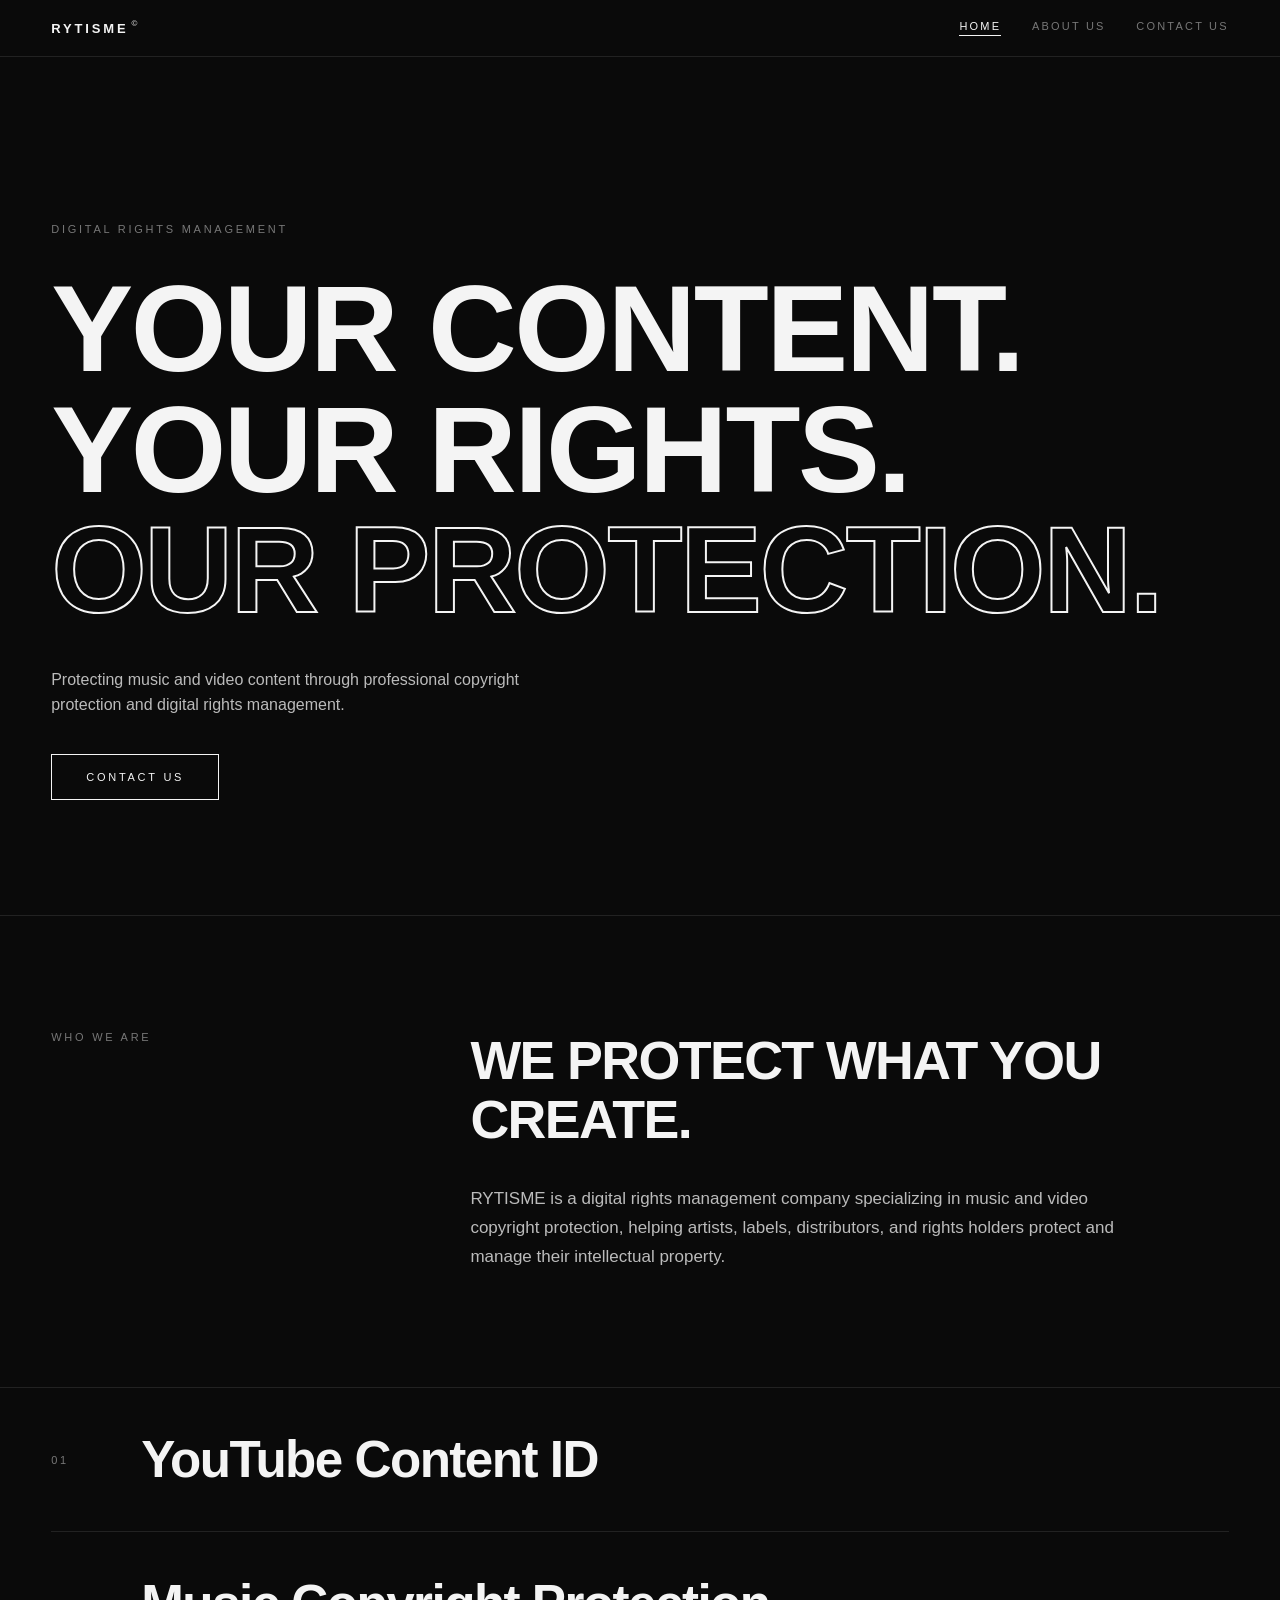
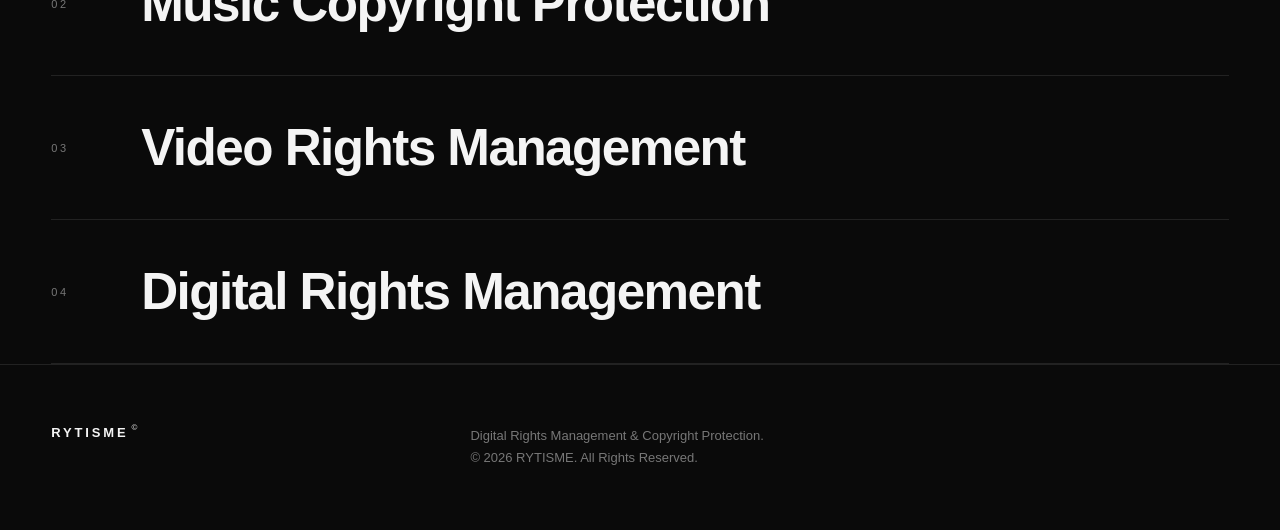
==== index.html @ c1d0b951 "Add files via upload" ====
<!DOCTYPE html>
<html lang="en"><head><meta charset="utf-8"><meta name="viewport" content="width=device-width,initial-scale=1"><title>RYTISME — Digital Rights Management</title><link rel="stylesheet" href="style.css"></head><body>
<header><a class="logo" href="index.html">RYTISME<sup>&copy;</sup></a><nav><a class="on" href="index.html">HOME</a><a href="about.html">ABOUT US</a><a href="about.html#contact">CONTACT US</a></nav></header>
<main><section class="hero"><p class="label">DIGITAL RIGHTS MANAGEMENT</p>
<h1>Your content.<br>Your rights.<br><span class="o">Our protection.</span></h1>
<p class="sub">Protecting music and video content through professional copyright protection and digital rights management.</p>
<a class="btn" href="about.html#contact">CONTACT US</a></section>
<section class="about"><p class="label">WHO WE ARE</p><div><h2 class="big">WE PROTECT WHAT YOU CREATE.</h2>
<p class="txt">RYTISME is a digital rights management company specializing in music and video copyright protection, helping artists, labels, distributors, and rights holders protect and manage their intellectual property.</p></div></section>
<section class="list"><div class="row"><span>01</span><h3>YouTube Content ID</h3></div><div class="row"><span>02</span><h3>Music Copyright Protection</h3></div><div class="row"><span>03</span><h3>Video Rights Management</h3></div><div class="row"><span>04</span><h3>Digital Rights Management</h3></div></section></main>
<footer><div><a class="logo" href="index.html">RYTISME<sup>&copy;</sup></a></div><p>Digital Rights Management &amp; Copyright Protection.<br>&copy; 2026 RYTISME. All Rights Reserved.</p></footer></body></html>
---- style.css ----
:root{--bg:#0a0a0a;--fg:#f4f4f4;--mute:#777;--line:#222;--pad:clamp(20px,4vw,100px)}
*{box-sizing:border-box;margin:0;padding:0}
html{scroll-behavior:smooth}
body{background:var(--bg);color:var(--fg);font-family:Helvetica,Arial,sans-serif;-webkit-font-smoothing:antialiased}
a{color:inherit;text-decoration:none}
a:focus-visible{outline:1px solid var(--fg);outline-offset:4px}
header{display:flex;justify-content:space-between;align-items:center;padding:20px var(--pad);border-bottom:1px solid var(--line)}
.logo{font-family:"Arial Black",Arial,sans-serif;font-weight:900;font-size:13px;letter-spacing:.22em}
.logo sup{font-size:8px;font-weight:400;letter-spacing:0;margin-left:3px;vertical-align:top;position:relative;top:-2px}
nav{display:flex;gap:clamp(16px,2.4vw,40px)}
nav a{font-size:11px;letter-spacing:.2em;color:var(--mute);padding-bottom:3px;border-bottom:1px solid transparent;transition:color .2s}
nav a:hover,nav a.on{color:var(--fg)}
nav a.on{border-color:var(--fg)}
.label{font-size:11px;letter-spacing:.25em;color:var(--mute)}
.hero{padding:clamp(80px,13vw,170px) var(--pad) clamp(80px,9vw,140px);border-bottom:1px solid var(--line)}
h1{font-family:"Arial Black",Impact,Arial,sans-serif;font-weight:900;text-transform:uppercase;line-height:.98;letter-spacing:-.02em;font-size:clamp(40px,9.6vw,170px);margin:34px 0 36px}
h1 .o{color:transparent;-webkit-text-stroke:2px var(--fg)}
.sub{max-width:520px;font-size:16px;line-height:1.6;color:#bbb;margin-bottom:36px}
.btn{display:inline-block;border:1px solid var(--fg);padding:16px 34px;font-size:11px;letter-spacing:.25em;transition:background .2s,color .2s}
.btn:hover{background:var(--fg);color:var(--bg)}
.about{display:grid;grid-template-columns:1fr 2fr;gap:40px;padding:clamp(70px,9vw,140px) var(--pad)}
.big{font-weight:700;letter-spacing:-.03em;line-height:1.1;font-size:clamp(28px,4.2vw,64px)}
.about p.txt{margin-top:36px;max-width:680px;font-size:17px;line-height:1.7;color:#bbb}
.list{padding:0 var(--pad);border-top:1px solid var(--line)}
.row{display:grid;grid-template-columns:90px 1fr;align-items:center;padding:clamp(26px,3.4vw,42px) 0;border-bottom:1px solid var(--line)}
.row span{font-size:11px;letter-spacing:.25em;color:var(--mute)}
.row h3{font-weight:700;letter-spacing:-.03em;font-size:clamp(28px,4vw,56px)}
.text-block p{max-width:760px;font-size:clamp(17px,1.5vw,21px);line-height:1.7;color:#bbb;margin-bottom:28px}
.page-h{padding:clamp(80px,12vw,160px) var(--pad) clamp(50px,6vw,90px)}
.page-h h1{font-size:clamp(36px,8vw,140px);margin-bottom:0}
.two{display:grid;grid-template-columns:1fr 2fr;gap:40px;padding:clamp(60px,8vw,120px) var(--pad);border-top:1px solid var(--line)}
.contact p.big{margin-bottom:40px}
.mail{display:block;margin-top:28px;font-size:14px;letter-spacing:.08em;color:var(--mute)}
.mail:hover{color:var(--fg)}
footer{display:grid;grid-template-columns:1fr 2fr;gap:40px;padding:60px var(--pad);border-top:1px solid var(--line)}
footer .logo{display:block;margin-bottom:12px}
footer p{font-size:13px;line-height:1.7;color:var(--mute)}
@media(max-width:760px){.about,.two,footer{grid-template-columns:1fr;gap:24px}.row{grid-template-columns:50px 1fr}h1 .o{-webkit-text-stroke:1.2px var(--fg)}}
@media(prefers-reduced-motion:reduce){*{transition:none!important;scroll-behavior:auto!important}}
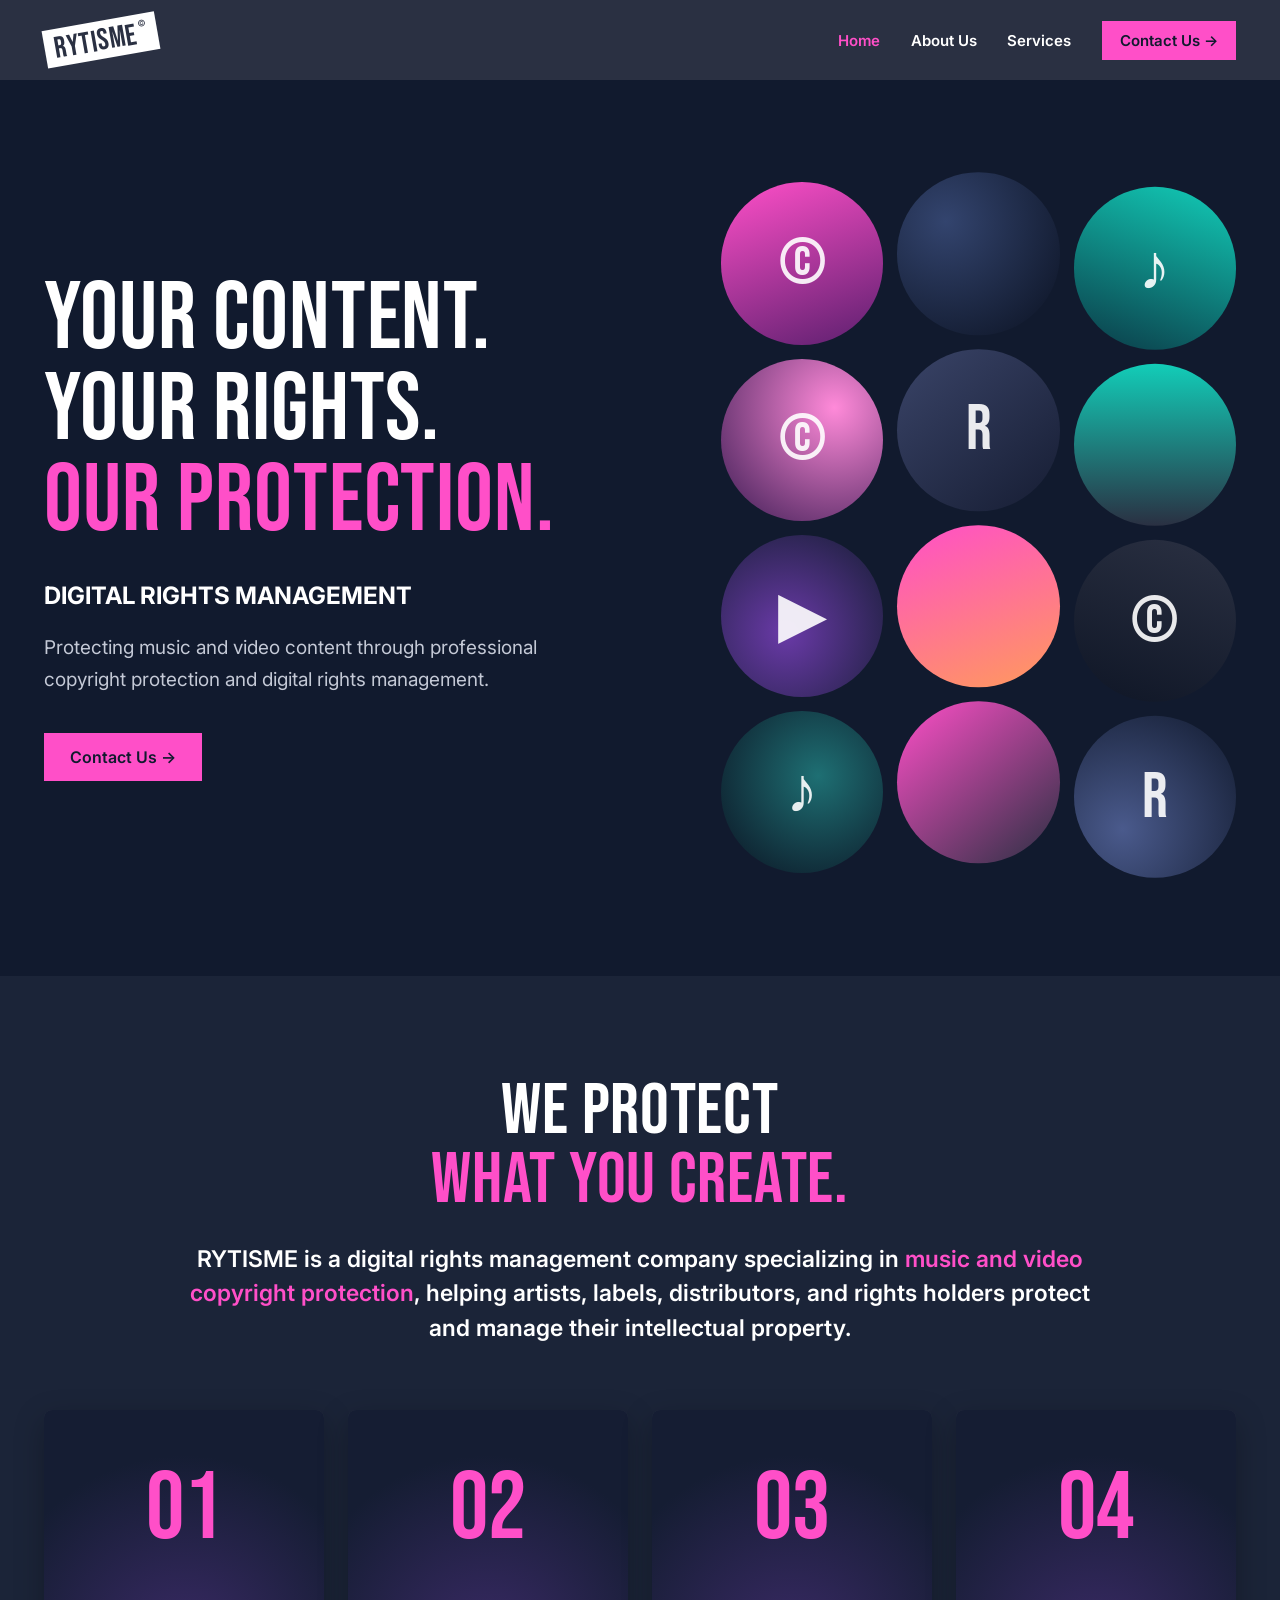
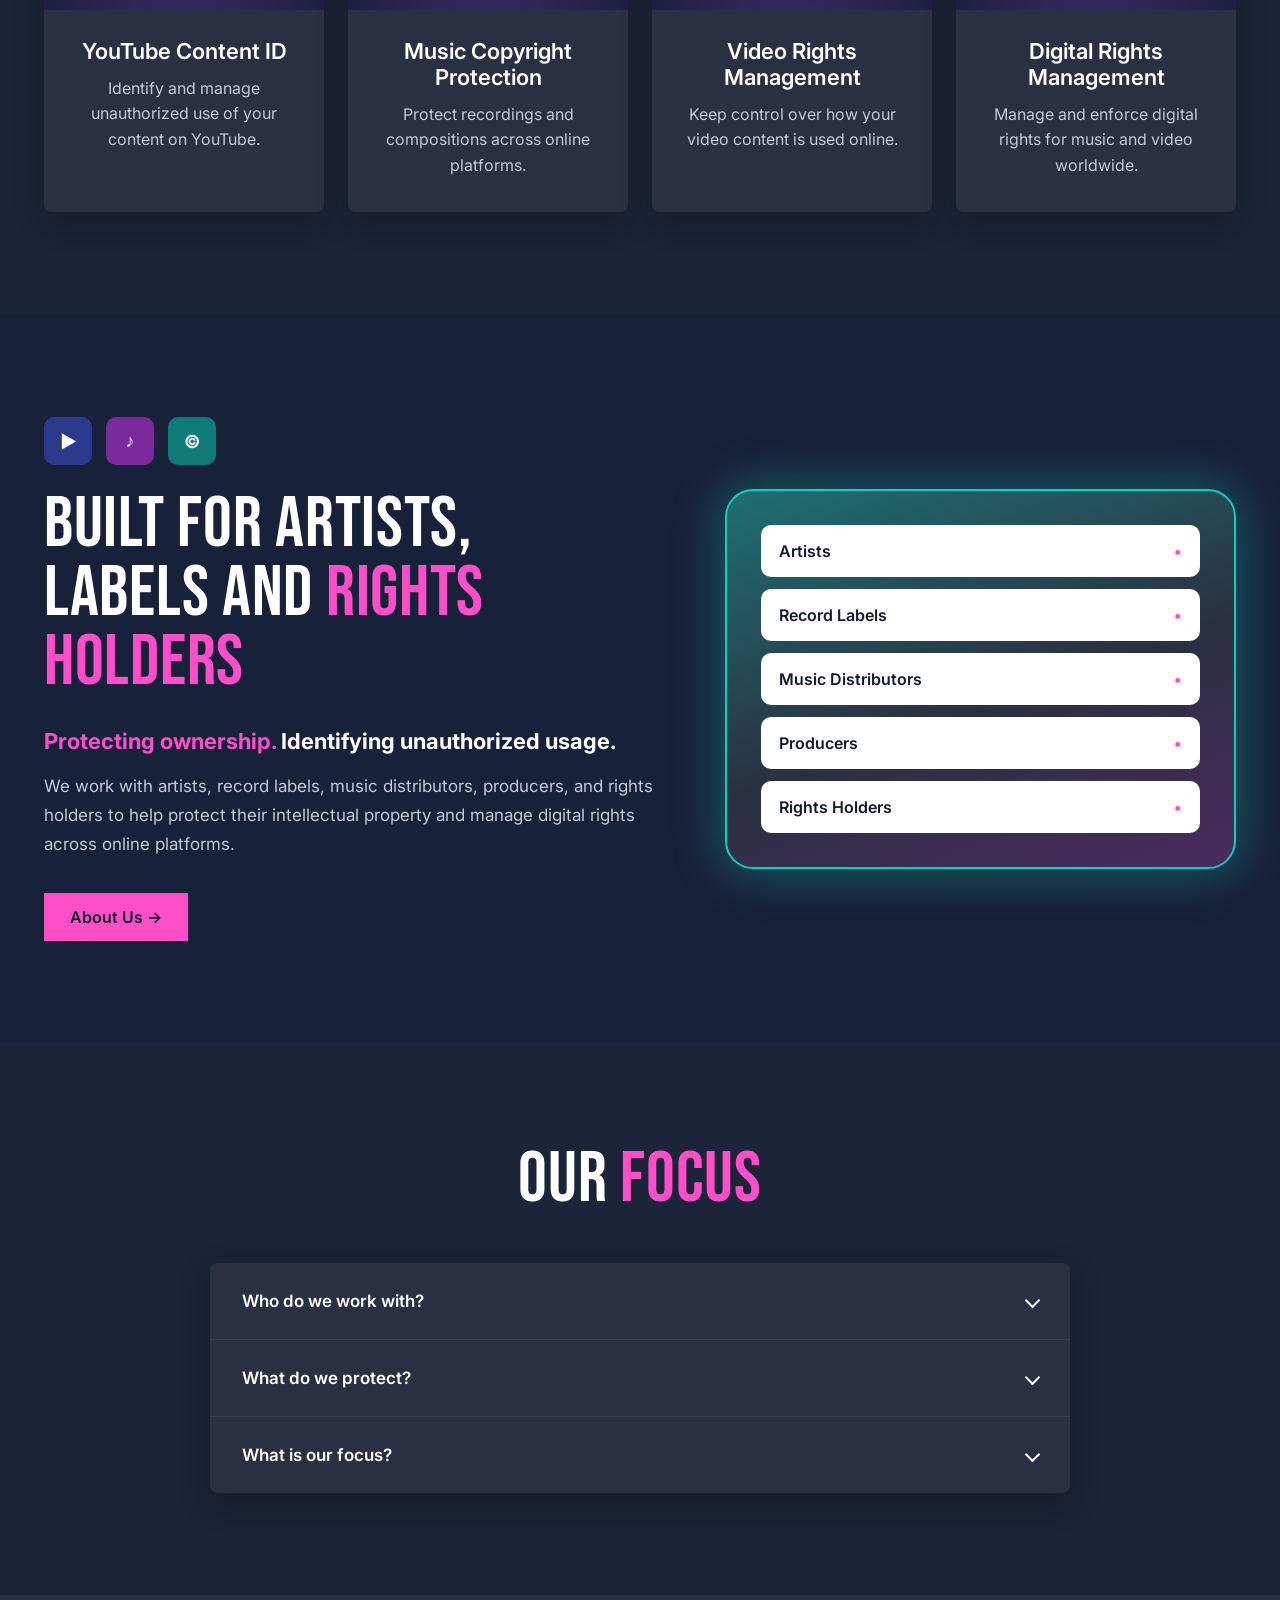
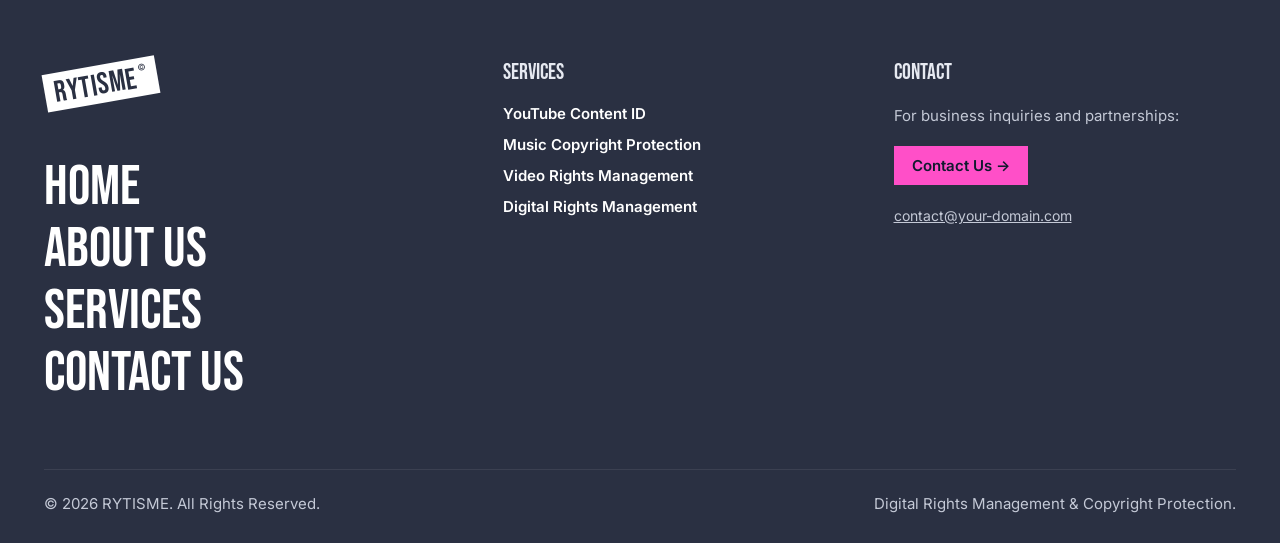
==== commit 9da068b8: "Add files via upload" ====
--- a/index.html
+++ b/index.html
@@ -1,11 +1,82 @@
 <!DOCTYPE html>
-<html lang="en"><head><meta charset="utf-8"><meta name="viewport" content="width=device-width,initial-scale=1"><title>RYTISME — Digital Rights Management</title><link rel="stylesheet" href="style.css"></head><body>
-<header><a class="logo" href="index.html">RYTISME<sup>&copy;</sup></a><nav><a class="on" href="index.html">HOME</a><a href="about.html">ABOUT US</a><a href="about.html#contact">CONTACT US</a></nav></header>
-<main><section class="hero"><p class="label">DIGITAL RIGHTS MANAGEMENT</p>
-<h1>Your content.<br>Your rights.<br><span class="o">Our protection.</span></h1>
-<p class="sub">Protecting music and video content through professional copyright protection and digital rights management.</p>
-<a class="btn" href="about.html#contact">CONTACT US</a></section>
-<section class="about"><p class="label">WHO WE ARE</p><div><h2 class="big">WE PROTECT WHAT YOU CREATE.</h2>
-<p class="txt">RYTISME is a digital rights management company specializing in music and video copyright protection, helping artists, labels, distributors, and rights holders protect and manage their intellectual property.</p></div></section>
-<section class="list"><div class="row"><span>01</span><h3>YouTube Content ID</h3></div><div class="row"><span>02</span><h3>Music Copyright Protection</h3></div><div class="row"><span>03</span><h3>Video Rights Management</h3></div><div class="row"><span>04</span><h3>Digital Rights Management</h3></div></section></main>
-<footer><div><a class="logo" href="index.html">RYTISME<sup>&copy;</sup></a></div><p>Digital Rights Management &amp; Copyright Protection.<br>&copy; 2026 RYTISME. All Rights Reserved.</p></footer></body></html>+<html lang="en"><head><meta charset="utf-8"><meta name="viewport" content="width=device-width,initial-scale=1"><title>Rytisme</title><link rel="icon" href="favicon.svg" type="image/svg+xml"><link rel="preconnect" href="https://fonts.googleapis.com"><link rel="preconnect" href="https://fonts.gstatic.com" crossorigin><link rel="stylesheet" href="https://fonts.googleapis.com/css2?family=Bebas+Neue&amp;family=Inter:wght@400;500;600;700&amp;display=swap"><style>
+:root{--bar:#2a3042;--bg:#111a2e;--bg2:#1b2438;--card:#2a3042;--pink:#ff4fc8;--teal:#12cdb8;--mute:#c4c9d6;--disp:"Bebas Neue",Impact,"Arial Narrow",sans-serif}
+*{box-sizing:border-box;margin:0;padding:0}
+body{background:var(--bg);color:#fff;font-family:Inter,Helvetica,Arial,sans-serif;-webkit-font-smoothing:antialiased}
+a{color:inherit;text-decoration:none}a:focus-visible,summary:focus-visible{outline:2px solid var(--pink);outline-offset:3px}
+.in{max-width:1240px;margin:0 auto;padding:0 24px}
+header{background:var(--bar);position:sticky;top:0;z-index:5}
+header .in{display:flex;align-items:center;justify-content:space-between;height:80px}
+.logo{display:inline-block;background:#fff;color:var(--bar);font-family:var(--disp);font-size:30px;line-height:1;padding:5px 10px 3px;transform:rotate(-10deg);letter-spacing:.02em}
+.logo sup{font-family:Inter,Arial,sans-serif;font-size:9px;vertical-align:top;margin-left:2px}
+nav{display:flex;align-items:center;gap:clamp(16px,2.4vw,32px);font-size:15px;font-weight:600}
+nav a:hover,nav a.on{color:var(--pink)}
+.btn{display:inline-flex;align-items:center;gap:8px;background:var(--pink);color:#111a2e;font-weight:600;font-size:16px;padding:14px 26px;border:0;transition:filter .2s}
+.btn:hover{filter:brightness(1.1)}.btn.sm{padding:10px 18px;font-size:15px}.btn.teal{background:var(--teal)}
+.pink{color:var(--pink)}
+h1,h2{font-family:var(--disp);font-weight:400;text-transform:uppercase;line-height:.96;letter-spacing:.01em}
+h1{font-size:clamp(56px,7.4vw,112px)}h2{font-size:clamp(44px,5.6vw,84px)}
+.hero{padding:clamp(56px,8vw,110px) 0}
+.hero .in{display:grid;grid-template-columns:1.1fr .9fr;gap:48px;align-items:center}
+.hero h1{margin-bottom:34px}
+.hero .bold{font-size:24px;font-weight:700;margin-bottom:22px}
+.hero p.d{font-size:19px;line-height:1.65;color:var(--mute);max-width:560px;margin-bottom:38px}
+.circles{display:grid;grid-template-columns:repeat(3,1fr);gap:14px}
+.circles span{aspect-ratio:1;border-radius:50%;display:flex;align-items:center;justify-content:center;font-family:var(--disp);font-size:clamp(40px,5vw,76px);color:rgba(255,255,255,.9)}
+.circles span:nth-child(3n+2){transform:translateY(-6%)}.circles span:nth-child(3n+3){transform:translateY(3%)}
+.sec{padding:clamp(64px,8vw,110px) 0;background:var(--bg2);text-align:center}
+.sec .lead{font-size:clamp(18px,1.8vw,24px);font-weight:600;line-height:1.5;max-width:900px;margin:26px auto 0}
+.cards{display:grid;grid-template-columns:repeat(4,1fr);gap:24px;margin-top:64px;text-align:center}
+.card{background:var(--card);border-radius:8px;overflow:hidden;box-shadow:0 10px 30px rgba(0,0,0,.25)}
+.media{height:200px;display:flex;align-items:center;justify-content:center;font-family:var(--disp);font-size:96px;color:var(--pink);background:radial-gradient(circle at 50% 120%,#3a2a66,#151d33 70%)}
+.card .t{padding:28px 24px 34px}.card h3{font-size:22px;font-weight:600;margin-bottom:12px}.card p{font-size:16px;line-height:1.6;color:var(--mute)}
+.split{padding:clamp(64px,8vw,110px) 0;background:#18213a}
+.split .in{display:grid;grid-template-columns:1.1fr .9fr;gap:56px;align-items:center}
+.ico{display:flex;gap:14px;margin-bottom:26px}.ico i{width:48px;height:48px;border-radius:10px;display:flex;align-items:center;justify-content:center;font-style:normal;font-weight:700;color:#fff;font-size:18px}
+.split h2{margin-bottom:28px}.split .hl{font-size:22px;font-weight:700;line-height:1.4;margin-bottom:16px}.split p.d{color:var(--mute);line-height:1.7;font-size:17px;max-width:620px;margin-bottom:34px}
+.panel{border:2px solid var(--teal);border-radius:28px;padding:34px;background:linear-gradient(160deg,#1e6f73,#2a3042 55%,#4a2a5e);box-shadow:0 0 50px rgba(18,205,184,.4)}
+.panel div{background:#fff;color:#111a2e;border-radius:10px;padding:16px 18px;font-weight:600;margin-bottom:12px;display:flex;justify-content:space-between}
+.panel div:last-child{margin-bottom:0}.panel b{color:var(--pink)}
+.faq{padding:clamp(64px,8vw,110px) 0;background:var(--bg2);text-align:center}
+.box{max-width:860px;margin:48px auto 0;background:var(--card);border-radius:8px;text-align:left;box-shadow:0 10px 30px rgba(0,0,0,.25)}
+details{padding:0 32px}details+details{border-top:1px solid rgba(255,255,255,.06)}
+summary{list-style:none;cursor:pointer;padding:28px 0;font-weight:600;font-size:17px;display:flex;justify-content:space-between;gap:20px}
+summary::-webkit-details-marker{display:none}summary::after{content:"";width:9px;height:9px;border-right:2px solid #fff;border-bottom:2px solid #fff;transform:rotate(45deg);margin-top:4px;flex:none;transition:transform .2s}
+details[open] summary::after{transform:rotate(-135deg)}details p{padding:0 0 28px;color:var(--mute);line-height:1.7}
+.ph{padding:clamp(70px,9vw,130px) 0 clamp(40px,5vw,70px);text-align:center}
+.ph h1{font-size:clamp(52px,8vw,124px)}
+.stmt{padding:clamp(56px,7vw,90px) 0;background:var(--bg2)}.stmt .in{max-width:860px}
+.stmt p{font-size:clamp(18px,1.8vw,22px);line-height:1.7;color:var(--mute);margin-bottom:24px}.stmt p:first-of-type{color:#fff;font-weight:600}
+.ct{padding:clamp(64px,8vw,110px) 0;text-align:center}.ct p{font-size:clamp(18px,1.8vw,24px);font-weight:600;margin:24px 0 34px}
+.mail{display:block;margin-top:22px;color:var(--mute);text-decoration:underline}
+footer{background:var(--bar);padding:64px 0 0}
+.fg{display:grid;grid-template-columns:1.2fr 1fr 1fr;gap:48px;padding-bottom:64px}
+.fl{display:inline-block;margin:6px 0 54px}.fg ul{list-style:none}
+.big a{display:block;font-family:var(--disp);font-size:clamp(40px,4.4vw,60px);line-height:1.1;text-transform:uppercase}.big a:hover{color:var(--pink)}
+.fg h4{font-family:var(--disp);font-weight:400;font-size:22px;margin-bottom:18px;color:#e6e9f1}
+.fg li{margin-bottom:12px;font-weight:600;font-size:15px}.fg li a:hover{color:var(--pink)}
+.fg p{color:var(--mute);line-height:1.6;font-size:15px;margin-bottom:18px}
+.fb{border-top:1px solid rgba(255,255,255,.08);padding:24px 0 30px;display:flex;justify-content:space-between;gap:20px;flex-wrap:wrap;color:var(--mute);font-size:15px}
+@media(max-width:900px){.hero .in,.split .in{grid-template-columns:1fr}.cards{grid-template-columns:repeat(2,1fr)}.fg{grid-template-columns:1fr}nav a.h{display:none}}
+@media(max-width:560px){.cards{grid-template-columns:1fr}nav{gap:14px;font-size:14px}.circles{gap:8px}}
+@media(prefers-reduced-motion:reduce){*{transition:none!important}}
+</style></head><body><header><div class="in"><a class="logo" href="index.html">RYTISME<sup>&copy;</sup></a><nav><a class="h on" href="index.html">Home</a><a class="h" href="about.html">About Us</a><a class="h" href="index.html#services">Services</a><a class="btn sm" href="about.html#contact">Contact Us &rarr;</a></nav></div></header><main>
+<section class="hero"><div class="in"><div><h1>Your Content.<br>Your Rights.<br><span class="pink">Our Protection.</span></h1>
+<p class="bold">DIGITAL RIGHTS MANAGEMENT</p>
+<p class="d">Protecting music and video content through professional copyright protection and digital rights management.</p>
+<a class="btn" href="about.html#contact">Contact Us &rarr;</a></div><div class="circles" aria-hidden="true"><span style="background:linear-gradient(160deg,#ff4fc8,#5b1f6e)">&copy;</span><span style="background:radial-gradient(circle at 30% 30%,#33446e,#0b1222)"></span><span style="background:linear-gradient(200deg,#12cdb8,#0b3a47)">&#9834;</span><span style="background:radial-gradient(circle at 70% 30%,#ff8ad9,#3a1b52)">&copy;</span><span style="background:linear-gradient(140deg,#3a4468,#161d33)">R</span><span style="background:linear-gradient(180deg,#12cdb8,#2a3042)"></span><span style="background:radial-gradient(circle at 40% 60%,#6a3aa8,#151d33)">&#9654;</span><span style="background:linear-gradient(160deg,#ff4fc8,#ff9a5c)"></span><span style="background:linear-gradient(200deg,#2a3042,#0f1626)">&copy;</span><span style="background:radial-gradient(circle at 60% 40%,#1e6f73,#0b1222)">&#9834;</span><span style="background:linear-gradient(140deg,#ff4fc8,#2a3042)"></span><span style="background:radial-gradient(circle at 30% 70%,#4a5a8c,#111a2e)">R</span></div></div></section>
+<section class="sec" id="services"><div class="in"><h2>We Protect<br><span class="pink">What You Create.</span></h2>
+<p class="lead">RYTISME is a digital rights management company specializing in <span class="pink">music and video copyright protection</span>, helping artists, labels, distributors, and rights holders protect and manage their intellectual property.</p>
+<div class="cards"><div class="card"><div class="media">01</div><div class="t"><h3>YouTube Content ID</h3><p>Identify and manage unauthorized use of your content on YouTube.</p></div></div><div class="card"><div class="media">02</div><div class="t"><h3>Music Copyright Protection</h3><p>Protect recordings and compositions across online platforms.</p></div></div><div class="card"><div class="media">03</div><div class="t"><h3>Video Rights Management</h3><p>Keep control over how your video content is used online.</p></div></div><div class="card"><div class="media">04</div><div class="t"><h3>Digital Rights Management</h3><p>Manage and enforce digital rights for music and video worldwide.</p></div></div></div></div></section>
+<section class="split"><div class="in"><div><div class="ico"><i style="background:#2b3a8c">&#9654;</i><i style="background:#7a2a9c">&#9834;</i><i style="background:#0f7c78">&copy;</i></div>
+<h2>Built for artists,<br>labels and <span class="pink">rights holders</span></h2>
+<p class="hl"><span class="pink">Protecting ownership.</span> Identifying unauthorized usage.</p>
+<p class="d">We work with artists, record labels, music distributors, producers, and rights holders to help protect their intellectual property and manage digital rights across online platforms.</p>
+<a class="btn" href="about.html">About Us &rarr;</a></div>
+<div class="panel"><div>Artists <b>&bull;</b></div><div>Record Labels <b>&bull;</b></div><div>Music Distributors <b>&bull;</b></div><div>Producers <b>&bull;</b></div><div>Rights Holders <b>&bull;</b></div></div></div></section>
+<section class="faq"><div class="in"><h2>Our <span class="pink">Focus</span></h2><div class="box">
+<details><summary>Who do we work with?</summary><p>Artists, record labels, music distributors, producers, and rights holders.</p></details><details><summary>What do we protect?</summary><p>Music and video content, including the intellectual property and digital rights attached to it across online platforms.</p></details><details><summary>What is our focus?</summary><p>Protecting ownership, identifying unauthorized usage, and helping rights holders maintain control over their content.</p></details></div></div></section>
+</main><footer><div class="in"><div class="fg"><div><a class="logo fl" href="index.html">RYTISME<sup>&copy;</sup></a><div class="big"><a href="index.html">Home</a><a href="about.html">About Us</a><a href="index.html#services">Services</a><a href="about.html#contact">Contact Us</a></div></div>
+<div><h4>SERVICES</h4><ul><li><a href="index.html#services">YouTube Content ID</a></li><li><a href="index.html#services">Music Copyright Protection</a></li><li><a href="index.html#services">Video Rights Management</a></li><li><a href="index.html#services">Digital Rights Management</a></li></ul></div>
+<div><h4>CONTACT</h4><p>For business inquiries and partnerships:</p><a class="btn sm" href="mailto:contact@your-domain.com">Contact Us &rarr;</a><a class="mail" href="mailto:contact@your-domain.com" style="font-size:14px">contact@your-domain.com</a></div></div>
+<div class="fb"><span>&copy; 2026 RYTISME. All Rights Reserved.</span><span>Digital Rights Management &amp; Copyright Protection.</span></div></div></footer></body></html>
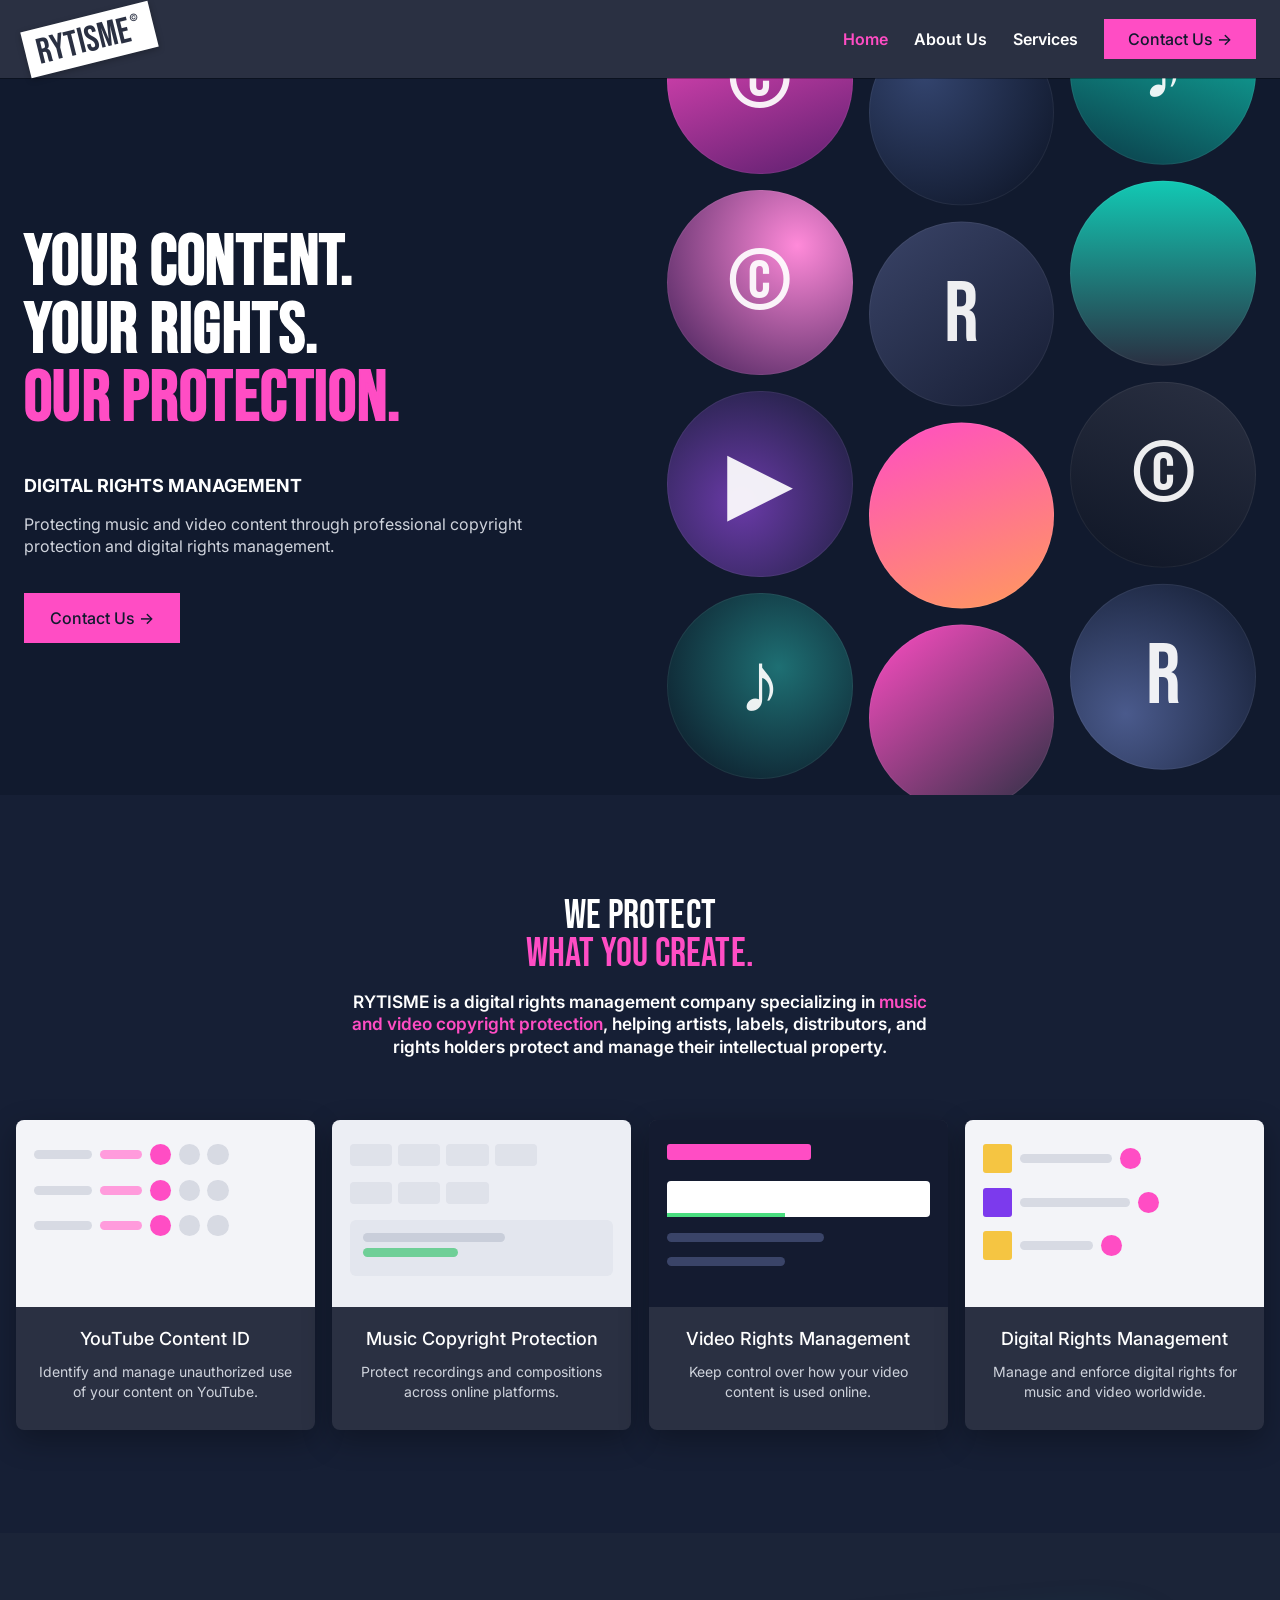
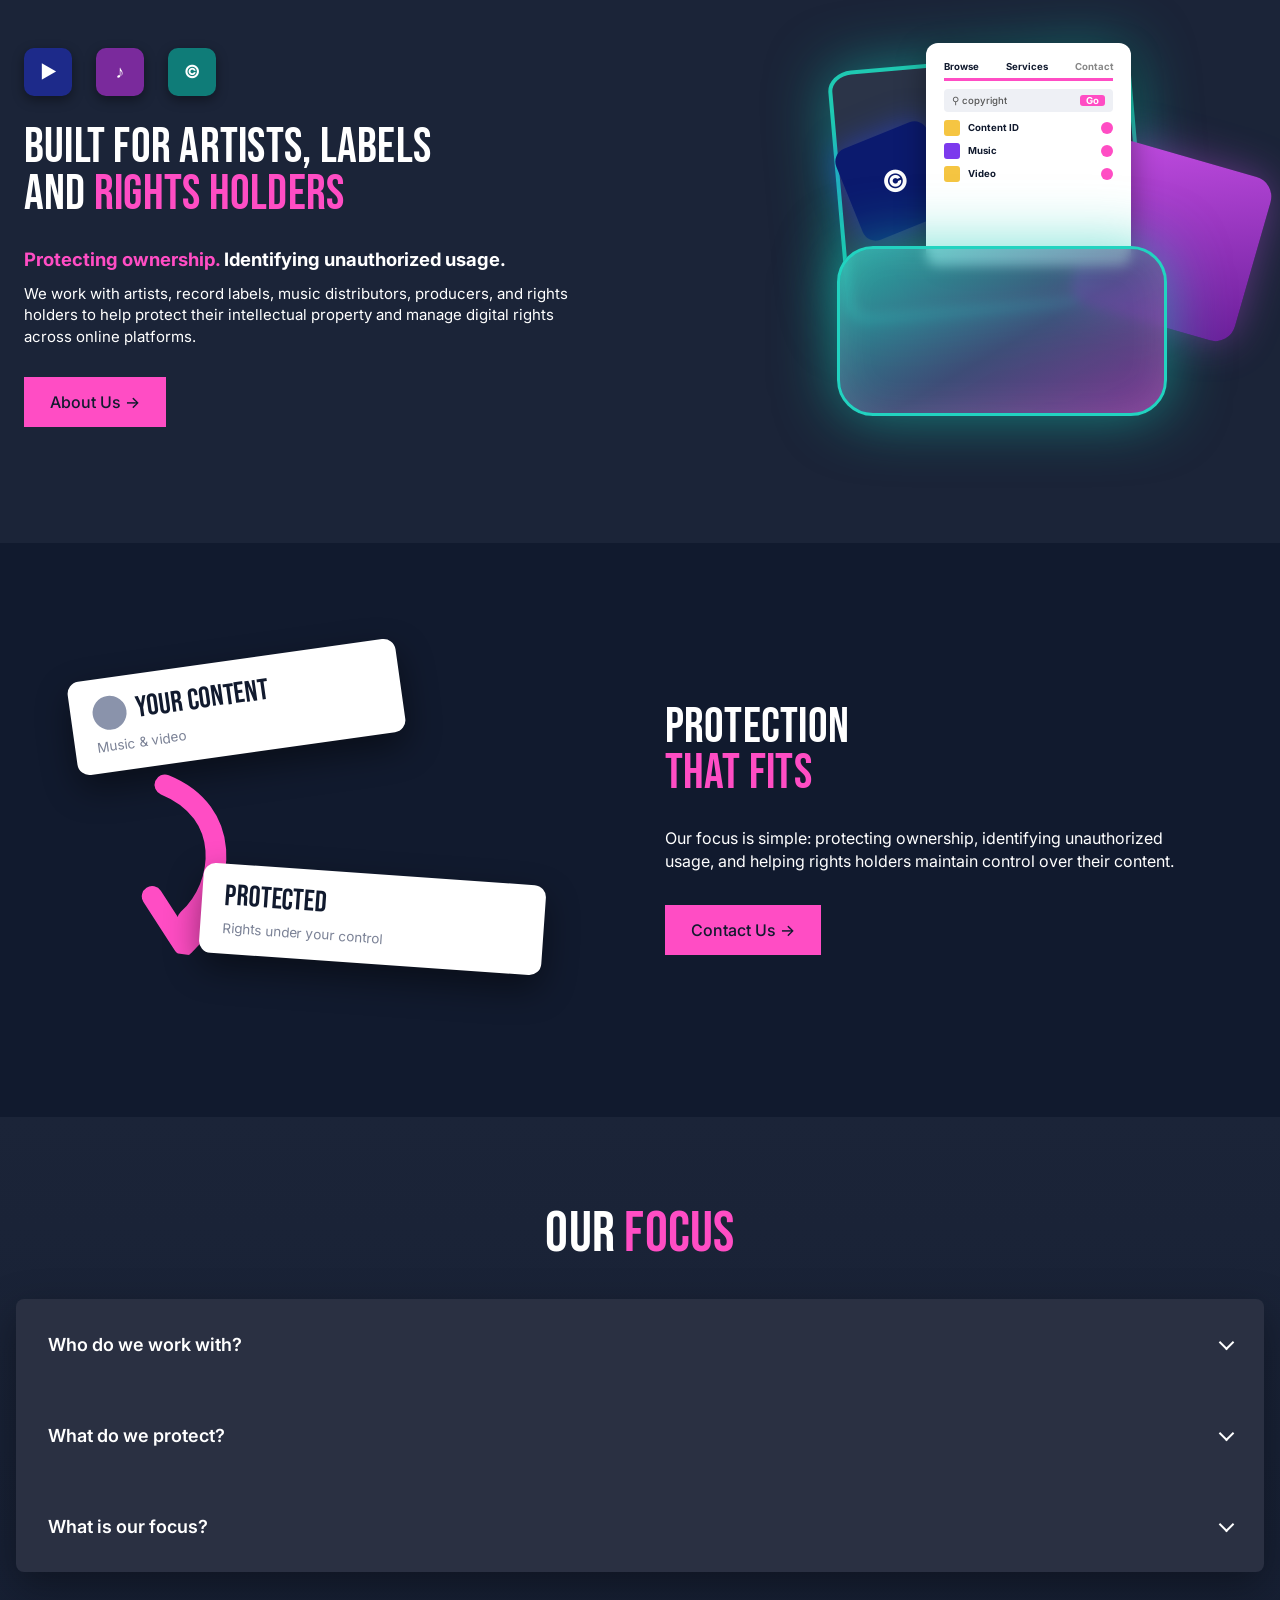
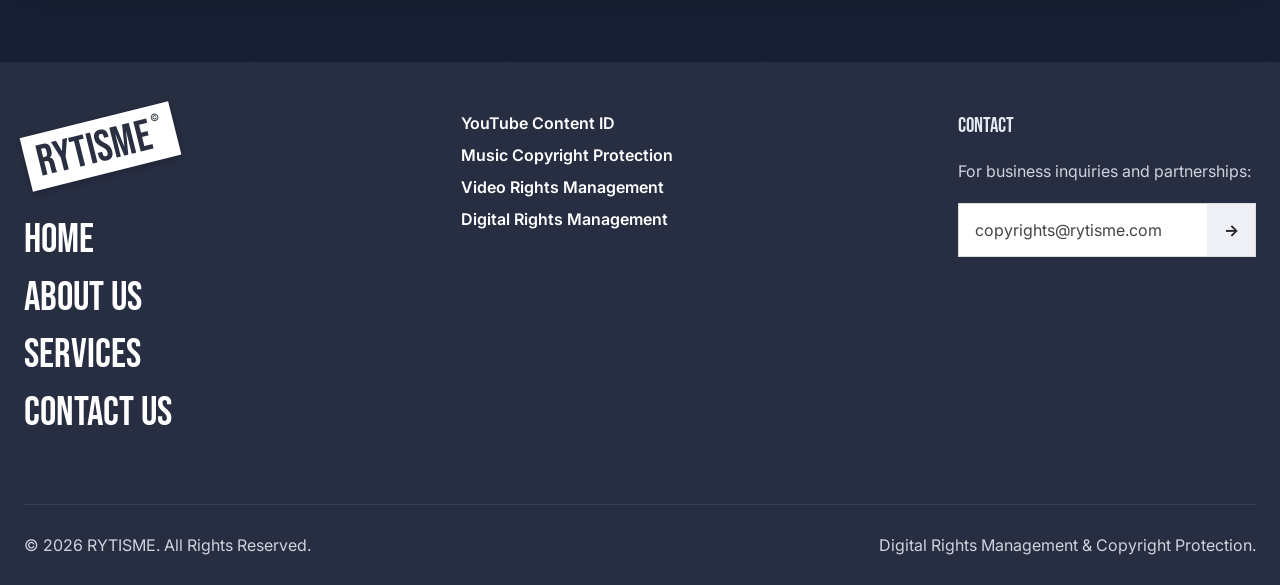
==== commit 4f756bf2: "Add files via upload" ====
--- a/index.html
+++ b/index.html
@@ -1,82 +1,121 @@
 <!DOCTYPE html>
 <html lang="en"><head><meta charset="utf-8"><meta name="viewport" content="width=device-width,initial-scale=1"><title>Rytisme</title><link rel="icon" href="favicon.svg" type="image/svg+xml"><link rel="preconnect" href="https://fonts.googleapis.com"><link rel="preconnect" href="https://fonts.gstatic.com" crossorigin><link rel="stylesheet" href="https://fonts.googleapis.com/css2?family=Bebas+Neue&amp;family=Inter:wght@400;500;600;700&amp;display=swap"><style>
-:root{--bar:#2a3042;--bg:#111a2e;--bg2:#1b2438;--card:#2a3042;--pink:#ff4fc8;--teal:#12cdb8;--mute:#c4c9d6;--disp:"Bebas Neue",Impact,"Arial Narrow",sans-serif}
+:root{--bar:#2a3042;--bg:#111a2e;--bg2:#1b2438;--card:#2a3042;--pink:#ff4dc4;--teal:#12c9b4;--mute:#cfd3dc;--disp:"Bebas Neue",Impact,"Arial Narrow",sans-serif}
 *{box-sizing:border-box;margin:0;padding:0}
-body{background:var(--bg);color:#fff;font-family:Inter,Helvetica,Arial,sans-serif;-webkit-font-smoothing:antialiased}
+body{background:var(--bg);color:#fff;font-family:Inter,Helvetica,Arial,sans-serif;-webkit-font-smoothing:antialiased;overflow-x:hidden}
 a{color:inherit;text-decoration:none}a:focus-visible,summary:focus-visible{outline:2px solid var(--pink);outline-offset:3px}
-.in{max-width:1240px;margin:0 auto;padding:0 24px}
-header{background:var(--bar);position:sticky;top:0;z-index:5}
-header .in{display:flex;align-items:center;justify-content:space-between;height:80px}
-.logo{display:inline-block;background:#fff;color:var(--bar);font-family:var(--disp);font-size:30px;line-height:1;padding:5px 10px 3px;transform:rotate(-10deg);letter-spacing:.02em}
-.logo sup{font-family:Inter,Arial,sans-serif;font-size:9px;vertical-align:top;margin-left:2px}
-nav{display:flex;align-items:center;gap:clamp(16px,2.4vw,32px);font-size:15px;font-weight:600}
-nav a:hover,nav a.on{color:var(--pink)}
-.btn{display:inline-flex;align-items:center;gap:8px;background:var(--pink);color:#111a2e;font-weight:600;font-size:16px;padding:14px 26px;border:0;transition:filter .2s}
-.btn:hover{filter:brightness(1.1)}.btn.sm{padding:10px 18px;font-size:15px}.btn.teal{background:var(--teal)}
+.in{container-type:inline-size;width:min(1672px,100% - 48px);margin:0 auto}
+.in2{container-type:inline-size;width:min(1757px,100% - 48px);margin:0 auto}
+.wide{container-type:inline-size;width:min(2417px,100% - 32px);margin:0 auto}
+header{background:var(--bar);position:sticky;top:0;z-index:5;height:78px;box-shadow:0 1px 0 rgba(0,0,0,.3)}
+header .in{display:flex;align-items:center;justify-content:space-between;height:100%}
+.logo{display:inline-block;background:#fff;color:var(--bar);font-family:var(--disp);font-size:36px;line-height:1;padding:7px 12px 4px;transform:rotate(-14deg);letter-spacing:.01em;box-shadow:0 2px 6px rgba(0,0,0,.25)}
+.logo sup{font-family:Inter,Arial,sans-serif;font-size:10px;vertical-align:top;margin-left:2px}
+nav{display:flex;align-items:center;gap:26px;font-size:16px;font-weight:600}
+nav a.l:hover,nav a.on{color:var(--pink)}
+.btn{display:inline-flex;align-items:center;gap:8px;background:var(--pink);color:#111a2e;font-weight:500;font-size:16px;height:50px;padding:0 26px;transition:filter .2s}
+.btn:hover{filter:brightness(1.1)}.btn.sm{height:40px;padding:0 24px}.btn.teal{background:var(--teal)}
 .pink{color:var(--pink)}
-h1,h2{font-family:var(--disp);font-weight:400;text-transform:uppercase;line-height:.96;letter-spacing:.01em}
-h1{font-size:clamp(56px,7.4vw,112px)}h2{font-size:clamp(44px,5.6vw,84px)}
-.hero{padding:clamp(56px,8vw,110px) 0}
-.hero .in{display:grid;grid-template-columns:1.1fr .9fr;gap:48px;align-items:center}
-.hero h1{margin-bottom:34px}
-.hero .bold{font-size:24px;font-weight:700;margin-bottom:22px}
-.hero p.d{font-size:19px;line-height:1.65;color:var(--mute);max-width:560px;margin-bottom:38px}
-.circles{display:grid;grid-template-columns:repeat(3,1fr);gap:14px}
-.circles span{aspect-ratio:1;border-radius:50%;display:flex;align-items:center;justify-content:center;font-family:var(--disp);font-size:clamp(40px,5vw,76px);color:rgba(255,255,255,.9)}
-.circles span:nth-child(3n+2){transform:translateY(-6%)}.circles span:nth-child(3n+3){transform:translateY(3%)}
-.sec{padding:clamp(64px,8vw,110px) 0;background:var(--bg2);text-align:center}
-.sec .lead{font-size:clamp(18px,1.8vw,24px);font-weight:600;line-height:1.5;max-width:900px;margin:26px auto 0}
-.cards{display:grid;grid-template-columns:repeat(4,1fr);gap:24px;margin-top:64px;text-align:center}
-.card{background:var(--card);border-radius:8px;overflow:hidden;box-shadow:0 10px 30px rgba(0,0,0,.25)}
-.media{height:200px;display:flex;align-items:center;justify-content:center;font-family:var(--disp);font-size:96px;color:var(--pink);background:radial-gradient(circle at 50% 120%,#3a2a66,#151d33 70%)}
-.card .t{padding:28px 24px 34px}.card h3{font-size:22px;font-weight:600;margin-bottom:12px}.card p{font-size:16px;line-height:1.6;color:var(--mute)}
-.split{padding:clamp(64px,8vw,110px) 0;background:#18213a}
-.split .in{display:grid;grid-template-columns:1.1fr .9fr;gap:56px;align-items:center}
-.ico{display:flex;gap:14px;margin-bottom:26px}.ico i{width:48px;height:48px;border-radius:10px;display:flex;align-items:center;justify-content:center;font-style:normal;font-weight:700;color:#fff;font-size:18px}
-.split h2{margin-bottom:28px}.split .hl{font-size:22px;font-weight:700;line-height:1.4;margin-bottom:16px}.split p.d{color:var(--mute);line-height:1.7;font-size:17px;max-width:620px;margin-bottom:34px}
-.panel{border:2px solid var(--teal);border-radius:28px;padding:34px;background:linear-gradient(160deg,#1e6f73,#2a3042 55%,#4a2a5e);box-shadow:0 0 50px rgba(18,205,184,.4)}
-.panel div{background:#fff;color:#111a2e;border-radius:10px;padding:16px 18px;font-weight:600;margin-bottom:12px;display:flex;justify-content:space-between}
-.panel div:last-child{margin-bottom:0}.panel b{color:var(--pink)}
-.faq{padding:clamp(64px,8vw,110px) 0;background:var(--bg2);text-align:center}
-.box{max-width:860px;margin:48px auto 0;background:var(--card);border-radius:8px;text-align:left;box-shadow:0 10px 30px rgba(0,0,0,.25)}
-details{padding:0 32px}details+details{border-top:1px solid rgba(255,255,255,.06)}
-summary{list-style:none;cursor:pointer;padding:28px 0;font-weight:600;font-size:17px;display:flex;justify-content:space-between;gap:20px}
-summary::-webkit-details-marker{display:none}summary::after{content:"";width:9px;height:9px;border-right:2px solid #fff;border-bottom:2px solid #fff;transform:rotate(45deg);margin-top:4px;flex:none;transition:transform .2s}
-details[open] summary::after{transform:rotate(-135deg)}details p{padding:0 0 28px;color:var(--mute);line-height:1.7}
-.ph{padding:clamp(70px,9vw,130px) 0 clamp(40px,5vw,70px);text-align:center}
-.ph h1{font-size:clamp(52px,8vw,124px)}
-.stmt{padding:clamp(56px,7vw,90px) 0;background:var(--bg2)}.stmt .in{max-width:860px}
-.stmt p{font-size:clamp(18px,1.8vw,22px);line-height:1.7;color:var(--mute);margin-bottom:24px}.stmt p:first-of-type{color:#fff;font-weight:600}
-.ct{padding:clamp(64px,8vw,110px) 0;text-align:center}.ct p{font-size:clamp(18px,1.8vw,24px);font-weight:600;margin:24px 0 34px}
-.mail{display:block;margin-top:22px;color:var(--mute);text-decoration:underline}
-footer{background:var(--bar);padding:64px 0 0}
-.fg{display:grid;grid-template-columns:1.2fr 1fr 1fr;gap:48px;padding-bottom:64px}
-.fl{display:inline-block;margin:6px 0 54px}.fg ul{list-style:none}
-.big a{display:block;font-family:var(--disp);font-size:clamp(40px,4.4vw,60px);line-height:1.1;text-transform:uppercase}.big a:hover{color:var(--pink)}
-.fg h4{font-family:var(--disp);font-weight:400;font-size:22px;margin-bottom:18px;color:#e6e9f1}
-.fg li{margin-bottom:12px;font-weight:600;font-size:15px}.fg li a:hover{color:var(--pink)}
-.fg p{color:var(--mute);line-height:1.6;font-size:15px;margin-bottom:18px}
-.fb{border-top:1px solid rgba(255,255,255,.08);padding:24px 0 30px;display:flex;justify-content:space-between;gap:20px;flex-wrap:wrap;color:var(--mute);font-size:15px}
-@media(max-width:900px){.hero .in,.split .in{grid-template-columns:1fr}.cards{grid-template-columns:repeat(2,1fr)}.fg{grid-template-columns:1fr}nav a.h{display:none}}
-@media(max-width:560px){.cards{grid-template-columns:1fr}nav{gap:14px;font-size:14px}.circles{gap:8px}}
+h1,h2{font-family:var(--disp);font-weight:400;text-transform:uppercase;line-height:.96;letter-spacing:.005em}
+h1{font-size:max(46px,5.74cqw);-webkit-text-stroke:.03em currentColor}
+h2{font-size:max(40px,4.6cqw)}
+.hero{overflow:hidden;background:var(--bg)}
+.hero .in{display:grid;grid-template-columns:1fr 1fr;gap:4.2cqw;align-items:center}
+.hero h1{margin-bottom:.6em;font-size:max(46px,5.74cqw)}
+.sub{font-size:max(18px,1.44cqw);font-weight:700;margin-bottom:.9em}
+.d{font-size:max(16px,1.26cqw);line-height:1.43;color:var(--mute)}
+.hero .d{max-width:34em;margin-bottom:2.2em}
+.circles{display:grid;grid-template-columns:repeat(3,1fr);gap:16px;margin-top:-90px;padding-bottom:16px}
+.circles span{aspect-ratio:1;border-radius:50%;display:flex;align-items:center;justify-content:center;font-family:var(--disp);font-size:7cqw;color:rgba(255,255,255,.92);box-shadow:inset 0 0 0 1px rgba(255,255,255,.06)}
+.circles span:nth-child(3n+2){transform:translateY(17%)}.circles span:nth-child(3n+3){transform:translateY(-5%)}
+.s1{background:#161f35;padding:clamp(70px,8vw,140px) 0 clamp(70px,8vw,130px);text-align:center}
+.s1 h2{font-size:max(40px,3.2cqw)}
+.lead{font-size:clamp(17px,1.4cqw,24px);font-weight:600;line-height:1.3;max-width:34em;margin:1em auto 0}
+.cards{display:grid;grid-template-columns:repeat(4,1fr);gap:1.4cqw;margin-top:clamp(40px,5cqw,90px)}
+.card{background:var(--card);border-radius:8px;overflow:hidden;box-shadow:0 10px 30px rgba(0,0,0,.3);text-align:center}
+.media{aspect-ratio:16/10;background:#f3f4f8;position:relative;overflow:hidden;padding:8% 6%}
+.media.dk{background:#141b30}.media.gr{background:#eceef4}
+.r{display:flex;align-items:center;gap:3%;margin-bottom:5.5%}.r i{display:block;height:9px;border-radius:5px;background:#d7dae3}
+.r i.p{background:#ff9bdc}.r b{width:8%;aspect-ratio:1;border-radius:50%;background:var(--pink)}.r b.g{background:#d7dae3}
+.chips{display:flex;flex-wrap:wrap;gap:6px;margin-bottom:6%}.chips i{display:block;height:22px;width:16%;border-radius:4px;background:#dfe2ea}
+.box2{background:#e3e6ee;border-radius:6px;padding:5%;margin-top:6%}.box2 i{display:block;height:9px;border-radius:5px;background:#c9ceda;margin-bottom:6px}.box2 i.gr{background:#6fcf97;width:40%}
+.ttl{width:55%;height:16px;border-radius:3px;background:var(--pink);margin-bottom:8%}
+.inp{background:#fff;border-radius:4px;height:26%;margin-bottom:6%;position:relative}.inp::after{content:"";position:absolute;left:0;bottom:0;height:4px;width:45%;background:#4ade80}
+.th{width:11%;aspect-ratio:1;border-radius:3px;background:#f5c542}.th.v{background:#7c3aed}
+.card .t{padding:clamp(20px,1.7cqw,40px) 20px clamp(26px,2.2cqw,48px)}
+.card h3{font-size:clamp(18px,1.08cqw,26px);font-weight:500;margin-bottom:.7em}.card p{font-size:clamp(14px,.7cqw,17px);line-height:1.45;color:var(--mute)}
+.s2{background:#1b2438;padding:clamp(70px,8vw,140px) 0}
+.s2 .g{display:grid;grid-template-columns:1.6fr 1fr;gap:6cqw;align-items:center}
+.ico{display:flex;gap:24px;margin-bottom:2.4cqw}.ico i{width:48px;height:48px;border-radius:10px;display:flex;align-items:center;justify-content:center;font-style:normal;font-weight:700;color:#fff;font-size:18px;box-shadow:0 4px 12px rgba(0,0,0,.4)}
+.s2 h2{font-size:max(38px,3.95cqw);margin-bottom:.6em}
+.hl{font-size:max(18px,1.5cqw);font-weight:700;line-height:1.2;margin-bottom:.7em;max-width:30em}
+.s2 .d{color:#fff;font-size:max(15px,1.05cqw);margin-bottom:2em;max-width:38em}
+.art{position:relative;width:100%;aspect-ratio:1.1;justify-self:end;max-width:560px}
+.art>*{position:absolute}
+.ab{left:6%;top:6%;width:68%;height:62%;border-radius:8% ;border:4px solid #1fc9b2;background:#2b3448;transform:rotate(-5deg);box-shadow:0 0 60px rgba(18,201,180,.55)}
+.ap{right:0;top:30%;width:38%;height:42%;border-radius:12%;background:linear-gradient(160deg,#c04be0,#6a1f9a);transform:rotate(16deg);box-shadow:0 0 40px rgba(180,80,220,.45)}
+.aq{left:8%;top:24%;width:22%;aspect-ratio:1;border-radius:14%;background:#0b1a6e;transform:rotate(-22deg);display:flex;align-items:center;justify-content:center;font-weight:800;font-size:30px;box-shadow:0 0 30px rgba(40,70,255,.5)}
+.ac{left:26%;top:2%;width:46%;height:55%;border-radius:12px;background:#fff;color:#111a2e;padding:4%;box-shadow:0 10px 30px rgba(0,0,0,.4);font-size:max(9px,.78cqw);font-weight:700;overflow:hidden}
+.ac .tabs{display:flex;gap:16%;border-bottom:3px solid var(--pink);padding-bottom:6px;margin-bottom:8px}.ac .tabs span:last-child{color:#888}
+.ac .se{background:#eef0f5;border-radius:4px;padding:6px 8px;margin-bottom:8px;display:flex;justify-content:space-between;color:#555;font-weight:500}.ac .se b{background:var(--pink);color:#fff;border-radius:3px;padding:0 6px}
+.ac .ro{display:flex;align-items:center;gap:8px;margin-bottom:7px}.ac .ro i{width:16px;height:16px;border-radius:3px;background:#f5c542}.ac .ro u{margin-left:auto;width:12px;height:12px;border-radius:50%;background:var(--pink)}
+.af{left:6%;bottom:6%;width:74%;height:42%;border-radius:36px;border:3px solid #22d3c0;background:linear-gradient(150deg,rgba(34,211,192,.75),rgba(74,90,140,.75) 55%,rgba(150,60,170,.8));box-shadow:0 0 60px rgba(18,201,180,.6),inset 0 0 40px rgba(255,255,255,.12);backdrop-filter:blur(6px)}
+.af::before{content:"";position:absolute;left:-3px;top:-3px;width:48%;height:22px;border-radius:30px 30px 0 0}
+.s3{background:#111a2e;padding:clamp(70px,8vw,150px) 0}
+.s3 .g{display:grid;grid-template-columns:1fr 1fr;gap:4cqw;align-items:center}
+.tc{position:relative;height:clamp(300px,30cqw,520px)}
+.tc>div{position:absolute;background:#fff;color:#111a2e;border-radius:12px;padding:18px 22px;box-shadow:0 14px 34px rgba(0,0,0,.45)}
+.tc .a{left:8%;top:4%;width:56%;transform:rotate(-8deg)}.tc .a h4,.tc .b h4{font-family:var(--disp);font-weight:400;font-size:max(24px,2.4cqw);line-height:1;display:flex;align-items:center;gap:10px}
+.tc .a h4::before{content:"";width:34px;height:34px;border-radius:50%;background:#8a93ab}
+.tc .a p,.tc .b p{color:#7b8296;font-size:max(12px,1.1cqw);margin-top:8px}
+.tc .b{left:30%;top:62%;width:58%;transform:rotate(4deg)}
+.tc svg{position:absolute;left:19%;top:36%;width:20%;transform:rotate(8deg)}
+.s3 h2{font-size:max(38px,3.95cqw);margin-bottom:.6em}
+.faq{background:linear-gradient(180deg,#1b2438,#161f33);padding:clamp(60px,7vw,120px) 0;text-align:center}
+.box{width:min(1433px,100%);margin:clamp(28px,3vw,56px) auto 0;background:var(--card);border-radius:8px;text-align:left;box-shadow:0 14px 40px rgba(0,0,0,.35)}
+.faq .w{width:min(1433px,100% - 32px);margin:0 auto}
+details{padding:0 32px}summary{list-style:none;cursor:pointer;padding:0;height:91px;font-weight:600;font-size:18px;display:flex;justify-content:space-between;align-items:center;gap:20px}
+summary::-webkit-details-marker{display:none}summary::after{content:"";width:9px;height:9px;border-right:2px solid #fff;border-bottom:2px solid #fff;transform:rotate(45deg);flex:none;margin-top:-4px;transition:transform .2s}
+details[open] summary::after{transform:rotate(-135deg);margin-top:4px}details p{padding:0 0 30px;color:var(--mute);line-height:1.7}
+.ph{background:#161f35;padding:clamp(70px,9vw,150px) 0 clamp(40px,5vw,80px);text-align:center}
+.ph h1{font-size:max(44px,5.74cqw)}
+.stmt{background:#161f35;padding:0 0 clamp(60px,7vw,110px)}.stmt .in{max-width:900px}
+.stmt p{font-size:clamp(17px,1.4cqw,22px);line-height:1.7;color:var(--mute);margin-bottom:24px}.stmt p:first-child{color:#fff;font-weight:600}
+.ct{background:#1b2438;padding:clamp(70px,8vw,140px) 0;text-align:center}.ct h2{font-size:max(40px,4.6cqw)}.ct p{font-size:clamp(18px,1.4cqw,24px);font-weight:600;margin:1em 0 1.6em}
+.mail{display:block;margin-top:22px;color:var(--mute);text-decoration:underline;font-size:15px}
+footer{background:#272e42;padding:clamp(48px,4cqw,80px) 0 0}
+.fg{display:grid;grid-template-columns:1.3fr 1.5fr 1fr;gap:4cqw;padding-bottom:clamp(48px,5cqw,100px)}
+.fl{display:inline-block;margin:6px 0 clamp(30px,3cqw,60px);font-size:44px}
+.big a{display:block;font-family:var(--disp);font-size:max(36px,3.35cqw);line-height:1.4;text-transform:uppercase}.big a:hover{color:var(--pink)}
+.fg h4{font-family:var(--disp);font-weight:400;font-size:max(20px,1.7cqw);margin-bottom:1em;color:#e6e9f1;text-transform:uppercase}
+.fg ul{list-style:none}.fg li{margin-bottom:12px;font-weight:600;font-size:16px}.fg li a:hover{color:var(--pink)}
+.fg p{color:var(--mute);line-height:1.5;font-size:16px;margin-bottom:20px}
+.nl{display:flex;background:#fff;color:#444;height:54px;border:1px solid #ddd}.nl span{flex:1;padding:0 16px;display:flex;align-items:center;font-size:16px}.nl b{width:48px;display:flex;align-items:center;justify-content:center;background:#eef0f5;color:#222}
+.fb{border-top:1px solid rgba(255,255,255,.08);padding:30px 0;display:flex;justify-content:space-between;gap:20px;flex-wrap:wrap;color:var(--mute);font-size:16px}
+@media(max-width:900px){.hero .in,.s2 .g,.s3 .g{grid-template-columns:1fr}.cards{grid-template-columns:repeat(2,1fr)}.fg{grid-template-columns:1fr}nav a.l{display:none}.circles{margin-top:0}.art{margin:30px auto 0}.tc{margin-bottom:20px}}
+@media(max-width:560px){.cards{grid-template-columns:1fr}.circles{gap:8px}}
 @media(prefers-reduced-motion:reduce){*{transition:none!important}}
-</style></head><body><header><div class="in"><a class="logo" href="index.html">RYTISME<sup>&copy;</sup></a><nav><a class="h on" href="index.html">Home</a><a class="h" href="about.html">About Us</a><a class="h" href="index.html#services">Services</a><a class="btn sm" href="about.html#contact">Contact Us &rarr;</a></nav></div></header><main>
+</style></head><body><header><div class="in"><a class="logo" href="index.html">RYTISME<sup>&copy;</sup></a><nav><a class="l on" href="index.html">Home</a><a class="l" href="about.html">About Us</a><a class="l" href="index.html#services">Services</a><a class="btn sm" href="about.html#contact">Contact Us &rarr;</a></nav></div></header><main>
 <section class="hero"><div class="in"><div><h1>Your Content.<br>Your Rights.<br><span class="pink">Our Protection.</span></h1>
-<p class="bold">DIGITAL RIGHTS MANAGEMENT</p>
+<p class="sub">DIGITAL RIGHTS MANAGEMENT</p>
 <p class="d">Protecting music and video content through professional copyright protection and digital rights management.</p>
-<a class="btn" href="about.html#contact">Contact Us &rarr;</a></div><div class="circles" aria-hidden="true"><span style="background:linear-gradient(160deg,#ff4fc8,#5b1f6e)">&copy;</span><span style="background:radial-gradient(circle at 30% 30%,#33446e,#0b1222)"></span><span style="background:linear-gradient(200deg,#12cdb8,#0b3a47)">&#9834;</span><span style="background:radial-gradient(circle at 70% 30%,#ff8ad9,#3a1b52)">&copy;</span><span style="background:linear-gradient(140deg,#3a4468,#161d33)">R</span><span style="background:linear-gradient(180deg,#12cdb8,#2a3042)"></span><span style="background:radial-gradient(circle at 40% 60%,#6a3aa8,#151d33)">&#9654;</span><span style="background:linear-gradient(160deg,#ff4fc8,#ff9a5c)"></span><span style="background:linear-gradient(200deg,#2a3042,#0f1626)">&copy;</span><span style="background:radial-gradient(circle at 60% 40%,#1e6f73,#0b1222)">&#9834;</span><span style="background:linear-gradient(140deg,#ff4fc8,#2a3042)"></span><span style="background:radial-gradient(circle at 30% 70%,#4a5a8c,#111a2e)">R</span></div></div></section>
-<section class="sec" id="services"><div class="in"><h2>We Protect<br><span class="pink">What You Create.</span></h2>
-<p class="lead">RYTISME is a digital rights management company specializing in <span class="pink">music and video copyright protection</span>, helping artists, labels, distributors, and rights holders protect and manage their intellectual property.</p>
-<div class="cards"><div class="card"><div class="media">01</div><div class="t"><h3>YouTube Content ID</h3><p>Identify and manage unauthorized use of your content on YouTube.</p></div></div><div class="card"><div class="media">02</div><div class="t"><h3>Music Copyright Protection</h3><p>Protect recordings and compositions across online platforms.</p></div></div><div class="card"><div class="media">03</div><div class="t"><h3>Video Rights Management</h3><p>Keep control over how your video content is used online.</p></div></div><div class="card"><div class="media">04</div><div class="t"><h3>Digital Rights Management</h3><p>Manage and enforce digital rights for music and video worldwide.</p></div></div></div></div></section>
-<section class="split"><div class="in"><div><div class="ico"><i style="background:#2b3a8c">&#9654;</i><i style="background:#7a2a9c">&#9834;</i><i style="background:#0f7c78">&copy;</i></div>
-<h2>Built for artists,<br>labels and <span class="pink">rights holders</span></h2>
+<a class="btn" href="about.html#contact">Contact Us &rarr;</a></div><div class="circles" aria-hidden="true"><span style="background:linear-gradient(160deg,#ff4dc4,#5b1f6e)">&copy;</span><span style="background:radial-gradient(circle at 30% 30%,#33446e,#0b1222)"></span><span style="background:linear-gradient(200deg,#12c9b4,#0b3a47)">&#9834;</span><span style="background:radial-gradient(circle at 70% 30%,#ff8ad9,#3a1b52)">&copy;</span><span style="background:linear-gradient(140deg,#3a4468,#161d33)">R</span><span style="background:linear-gradient(180deg,#12c9b4,#2a3042)"></span><span style="background:radial-gradient(circle at 40% 60%,#6a3aa8,#151d33)">&#9654;</span><span style="background:linear-gradient(160deg,#ff4dc4,#ff9a5c)"></span><span style="background:linear-gradient(200deg,#2a3042,#0f1626)">&copy;</span><span style="background:radial-gradient(circle at 60% 40%,#1e6f73,#0b1222)">&#9834;</span><span style="background:linear-gradient(140deg,#ff4dc4,#2a3042)"></span><span style="background:radial-gradient(circle at 30% 70%,#4a5a8c,#111a2e)">R</span></div></div></section>
+<section class="s1" id="services"><div class="in"><h2>We Protect<br><span class="pink">What You Create.</span></h2>
+<p class="lead">RYTISME is a digital rights management company specializing in <span class="pink">music and video copyright protection</span>, helping artists, labels, distributors, and rights holders protect and manage their intellectual property.</p></div>
+<div class="wide"><div class="cards"><div class="card"><div class="media"><div class="r"><i style="width:22%"></i><i class="p" style="width:16%"></i><b></b><b class="g"></b><b class="g"></b></div><div class="r"><i style="width:22%"></i><i class="p" style="width:16%"></i><b></b><b class="g"></b><b class="g"></b></div><div class="r"><i style="width:22%"></i><i class="p" style="width:16%"></i><b></b><b class="g"></b><b class="g"></b></div></div><div class="t"><h3>YouTube Content ID</h3><p>Identify and manage unauthorized use of your content on YouTube.</p></div></div><div class="card"><div class="media gr"><div class="chips"><i></i><i></i><i></i><i></i></div><div class="chips"><i></i><i></i><i></i></div><div class="box2"><i style="width:60%"></i><i class="gr"></i></div></div><div class="t"><h3>Music Copyright Protection</h3><p>Protect recordings and compositions across online platforms.</p></div></div><div class="card"><div class="media dk"><div class="ttl"></div><div class="inp"></div><div class="r"><i style="width:60%;background:#3a4468"></i></div><div class="r"><i style="width:45%;background:#3a4468"></i></div></div><div class="t"><h3>Video Rights Management</h3><p>Keep control over how your video content is used online.</p></div></div><div class="card"><div class="media"><div class="r"><span class="th"></span><i style="width:35%"></i><b></b></div><div class="r"><span class="th v"></span><i style="width:42%"></i><b></b></div><div class="r"><span class="th"></span><i style="width:28%"></i><b></b></div></div><div class="t"><h3>Digital Rights Management</h3><p>Manage and enforce digital rights for music and video worldwide.</p></div></div></div></div></section>
+<section class="s2"><div class="in2"><div class="g"><div><div class="ico"><i style="background:#1d2a8a">&#9654;</i><i style="background:#7a2a9c">&#9834;</i><i style="background:#0f7c78">&copy;</i></div>
+<h2>Built for artists, labels<br>and <span class="pink">rights holders</span></h2>
 <p class="hl"><span class="pink">Protecting ownership.</span> Identifying unauthorized usage.</p>
 <p class="d">We work with artists, record labels, music distributors, producers, and rights holders to help protect their intellectual property and manage digital rights across online platforms.</p>
 <a class="btn" href="about.html">About Us &rarr;</a></div>
-<div class="panel"><div>Artists <b>&bull;</b></div><div>Record Labels <b>&bull;</b></div><div>Music Distributors <b>&bull;</b></div><div>Producers <b>&bull;</b></div><div>Rights Holders <b>&bull;</b></div></div></div></section>
-<section class="faq"><div class="in"><h2>Our <span class="pink">Focus</span></h2><div class="box">
+<div class="art" aria-hidden="true"><div class="ab"></div><div class="ap"></div><div class="aq">&copy;</div>
+<div class="ac"><div class="tabs"><span>Browse</span><span>Services</span><span>Contact</span></div><div class="se"><span>&#9906; copyright</span><b>Go</b></div><div class="ro"><i></i><span>Content ID</span><u></u></div><div class="ro"><i style="background:#7c3aed"></i><span>Music</span><u></u></div><div class="ro"><i></i><span>Video</span><u></u></div></div>
+<div class="af"></div></div></div></div></section>
+<section class="s3"><div class="in"><div class="g"><div class="tc" aria-hidden="true"><div class="a"><h4>YOUR CONTENT</h4><p>Music &amp; video</p></div><svg viewBox="0 0 80 120" fill="none"><path d="M12 8C60 20 62 70 40 96" stroke="#ff4dc4" stroke-width="14" stroke-linecap="round"/><path d="M14 84l26 30 24-34" stroke="#ff4dc4" stroke-width="14" stroke-linecap="round" stroke-linejoin="round"/></svg><div class="b"><h4>PROTECTED</h4><p>Rights under your control</p></div></div>
+<div><h2>Protection<br><span class="pink">that fits</span></h2><p class="d" style="color:#fff;margin-bottom:2em;max-width:34em">Our focus is simple: protecting ownership, identifying unauthorized usage, and helping rights holders maintain control over their content.</p><a class="btn" href="about.html#contact">Contact Us &rarr;</a></div></div></div></section>
+<section class="faq"><div class="in"><h2>Our <span class="pink">Focus</span></h2></div><div class="w"><div class="box">
 <details><summary>Who do we work with?</summary><p>Artists, record labels, music distributors, producers, and rights holders.</p></details><details><summary>What do we protect?</summary><p>Music and video content, including the intellectual property and digital rights attached to it across online platforms.</p></details><details><summary>What is our focus?</summary><p>Protecting ownership, identifying unauthorized usage, and helping rights holders maintain control over their content.</p></details></div></div></section>
 </main><footer><div class="in"><div class="fg"><div><a class="logo fl" href="index.html">RYTISME<sup>&copy;</sup></a><div class="big"><a href="index.html">Home</a><a href="about.html">About Us</a><a href="index.html#services">Services</a><a href="about.html#contact">Contact Us</a></div></div>
-<div><h4>SERVICES</h4><ul><li><a href="index.html#services">YouTube Content ID</a></li><li><a href="index.html#services">Music Copyright Protection</a></li><li><a href="index.html#services">Video Rights Management</a></li><li><a href="index.html#services">Digital Rights Management</a></li></ul></div>
-<div><h4>CONTACT</h4><p>For business inquiries and partnerships:</p><a class="btn sm" href="mailto:contact@your-domain.com">Contact Us &rarr;</a><a class="mail" href="mailto:contact@your-domain.com" style="font-size:14px">contact@your-domain.com</a></div></div>
+<div><ul><li><a href="index.html#services">YouTube Content ID</a></li><li><a href="index.html#services">Music Copyright Protection</a></li><li><a href="index.html#services">Video Rights Management</a></li><li><a href="index.html#services">Digital Rights Management</a></li></ul></div>
+<div><h4>Contact</h4><p>For business inquiries and partnerships:</p><a class="nl" href="mailto:copyrights@rytisme.com"><span>copyrights@rytisme.com</span><b>&rarr;</b></a></div></div>
 <div class="fb"><span>&copy; 2026 RYTISME. All Rights Reserved.</span><span>Digital Rights Management &amp; Copyright Protection.</span></div></div></footer></body></html>
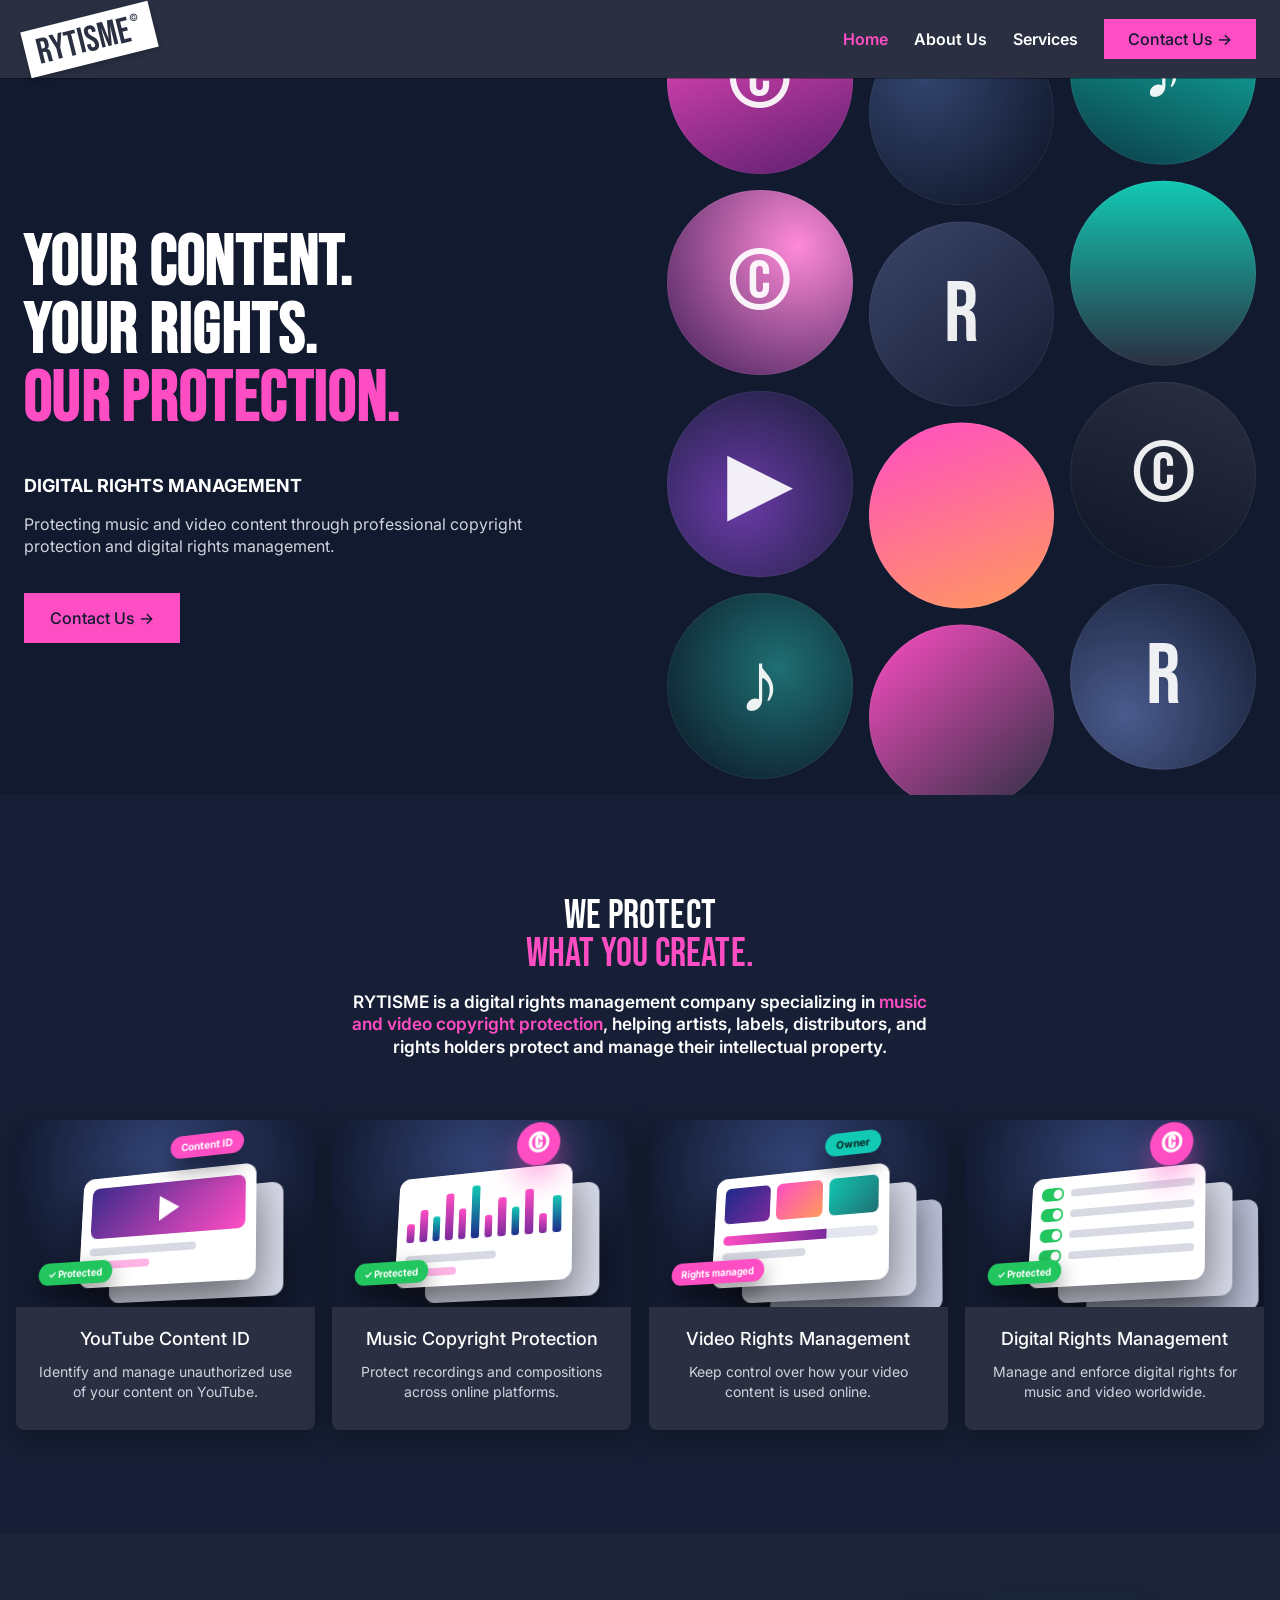
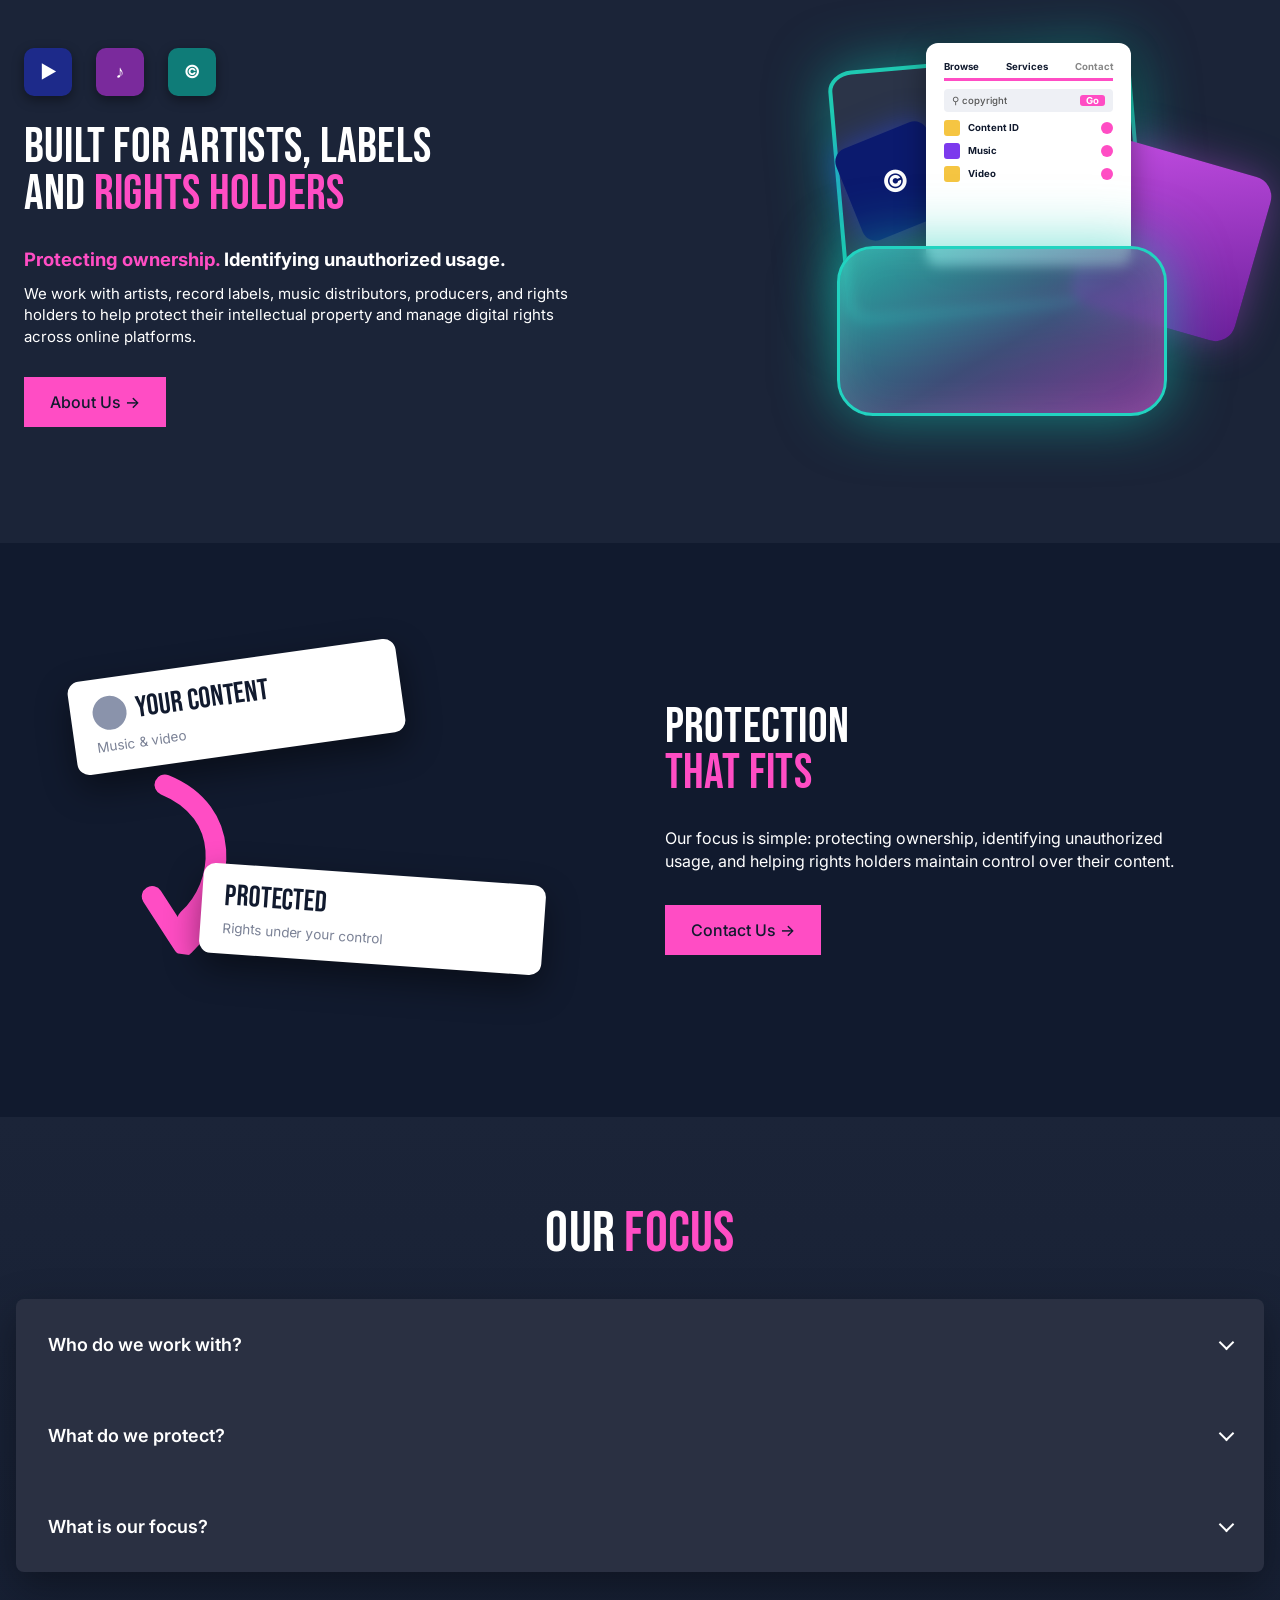
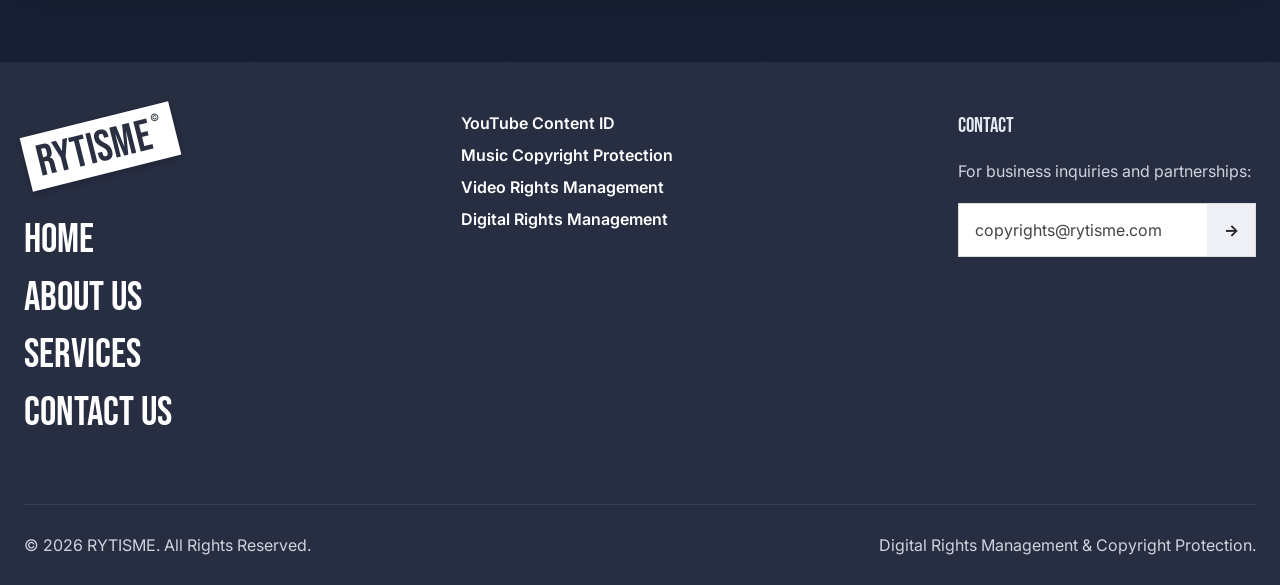
==== commit ab8e88ab: "Add files via upload" ====
--- a/index.html
+++ b/index.html
@@ -92,9 +92,38 @@
 .fg p{color:var(--mute);line-height:1.5;font-size:16px;margin-bottom:20px}
 .nl{display:flex;background:#fff;color:#444;height:54px;border:1px solid #ddd}.nl span{flex:1;padding:0 16px;display:flex;align-items:center;font-size:16px}.nl b{width:48px;display:flex;align-items:center;justify-content:center;background:#eef0f5;color:#222}
 .fb{border-top:1px solid rgba(255,255,255,.08);padding:30px 0;display:flex;justify-content:space-between;gap:20px;flex-wrap:wrap;color:var(--mute);font-size:16px}
+
+.card .media{aspect-ratio:16/10;padding:0;display:flex;align-items:center;justify-content:center;perspective:1000px;background:radial-gradient(circle at 50% 25%,#34457a,#121a30 75%)}
+.sc{position:relative;width:64%;height:62%;margin-top:9%;transform-style:preserve-3d;transform:rotateX(16deg) rotateY(-24deg) rotateZ(2deg);transition:transform .6s cubic-bezier(.2,.8,.2,1)}
+.card:hover .sc{transform:rotateX(6deg) rotateY(-10deg) rotateZ(0)}
+.pl{position:absolute;inset:0;border-radius:12px;background:#fff;color:#111a2e;box-shadow:0 22px 44px rgba(0,0,0,.5),0 0 0 1px rgba(255,255,255,.4) inset;padding:6%;overflow:hidden}
+.pl.bk{background:#d9dcea;transform:translate3d(8%,8%,-38px);box-shadow:0 18px 36px rgba(0,0,0,.45)}
+.pl.bk2{background:#b9bfd6;transform:translate3d(16%,16%,-76px);box-shadow:0 18px 36px rgba(0,0,0,.45)}
+.fl3{position:absolute;transform-style:preserve-3d;font-weight:700;font-size:max(10px,.72cqw);white-space:nowrap}
+.pill{display:inline-flex;align-items:center;gap:5px;border-radius:99px;padding:5px 11px;color:#fff;box-shadow:0 10px 22px rgba(0,0,0,.45)}
+.pill.pk{background:var(--pink)}.pill.gn{background:#22c55e}.pill.tl{background:var(--teal);color:#06231f}
+.cc{width:clamp(34px,3.3cqw,64px);aspect-ratio:1;border-radius:50%;background:var(--pink);color:#fff;display:flex;align-items:center;justify-content:center;font-family:var(--disp);font-size:clamp(22px,2.2cqw,42px);box-shadow:0 14px 28px rgba(255,77,196,.5)}
+.vid{height:58%;border-radius:8px;background:linear-gradient(135deg,#3b2a8c,#ff4dc4);display:flex;align-items:center;justify-content:center;margin-bottom:6%}
+.vid::after{content:"";border-left:22px solid #fff;border-top:13px solid transparent;border-bottom:13px solid transparent;margin-left:6px}
+.ln{height:8px;border-radius:4px;background:#d7dae3;margin-bottom:6px}.ln.p{background:#ffb4e6}
+.wv{display:flex;align-items:flex-end;gap:3.5%;height:62%}.wv i{flex:1;border-radius:3px;background:linear-gradient(#ff4dc4,#7a2a9c)}.wv i:nth-child(3n){background:linear-gradient(#12c9b4,#1d2a8a)}
+.fr{display:flex;gap:4%;height:40%;margin-bottom:8%}.fr i{flex:1;border-radius:6px;background:linear-gradient(135deg,#1d2a8a,#7a2a9c)}.fr i:nth-child(2){background:linear-gradient(135deg,#ff4dc4,#ff9a5c)}.fr i:nth-child(3){background:linear-gradient(135deg,#12c9b4,#1e6f73)}
+.bar{height:10px;border-radius:5px;background:#e3e6ee;overflow:hidden;margin-bottom:8px}.bar b{display:block;height:100%;width:68%;background:linear-gradient(90deg,#ff4dc4,#7a2a9c)}
+.tg{display:flex;align-items:center;gap:8px;margin-bottom:8px}.tg i{width:26px;height:14px;border-radius:8px;background:#22c55e;position:relative}.tg i::after{content:"";position:absolute;right:2px;top:2px;width:10px;height:10px;border-radius:50%;background:#fff}.tg span{height:8px;flex:1;border-radius:4px;background:#d7dae3}
 @media(max-width:900px){.hero .in,.s2 .g,.s3 .g{grid-template-columns:1fr}.cards{grid-template-columns:repeat(2,1fr)}.fg{grid-template-columns:1fr}nav a.l{display:none}.circles{margin-top:0}.art{margin:30px auto 0}.tc{margin-bottom:20px}}
 @media(max-width:560px){.cards{grid-template-columns:1fr}.circles{gap:8px}}
 @media(prefers-reduced-motion:reduce){*{transition:none!important}}
+
+.btn{white-space:nowrap}
+@media(max-width:900px){
+header{height:64px}.logo{font-size:26px;padding:5px 9px 2px}nav{gap:12px}.btn.sm{height:36px;padding:0 14px;font-size:14px}
+.hero .in{padding-top:36px;padding-bottom:8px;gap:28px}.hero h1{font-size:clamp(46px,13vw,84px)}
+.circles{width:100%;max-width:420px;margin:0 auto;gap:10px;padding-bottom:0}.circles span:nth-child(n+10){display:none}
+.s1,.s2,.s3{padding-top:56px;padding-bottom:56px}.s2 .g{gap:36px}.ico{margin-bottom:20px}
+.art{max-width:420px;margin:10px auto 0}.ac{font-size:10px}.tc{height:300px;max-width:420px;margin:0 auto}
+details{padding:0 18px}summary{height:72px;font-size:16px}.fl{font-size:36px}.fg{gap:32px}.fb{flex-direction:column;gap:8px}
+.ph{padding-top:56px}.ct,.stmt{padding-left:0;padding-right:0}}
+@media(max-width:380px){.hero h1{font-size:44px}nav a.l{display:none}}
 </style></head><body><header><div class="in"><a class="logo" href="index.html">RYTISME<sup>&copy;</sup></a><nav><a class="l on" href="index.html">Home</a><a class="l" href="about.html">About Us</a><a class="l" href="index.html#services">Services</a><a class="btn sm" href="about.html#contact">Contact Us &rarr;</a></nav></div></header><main>
 <section class="hero"><div class="in"><div><h1>Your Content.<br>Your Rights.<br><span class="pink">Our Protection.</span></h1>
 <p class="sub">DIGITAL RIGHTS MANAGEMENT</p>
@@ -102,7 +131,7 @@
 <a class="btn" href="about.html#contact">Contact Us &rarr;</a></div><div class="circles" aria-hidden="true"><span style="background:linear-gradient(160deg,#ff4dc4,#5b1f6e)">&copy;</span><span style="background:radial-gradient(circle at 30% 30%,#33446e,#0b1222)"></span><span style="background:linear-gradient(200deg,#12c9b4,#0b3a47)">&#9834;</span><span style="background:radial-gradient(circle at 70% 30%,#ff8ad9,#3a1b52)">&copy;</span><span style="background:linear-gradient(140deg,#3a4468,#161d33)">R</span><span style="background:linear-gradient(180deg,#12c9b4,#2a3042)"></span><span style="background:radial-gradient(circle at 40% 60%,#6a3aa8,#151d33)">&#9654;</span><span style="background:linear-gradient(160deg,#ff4dc4,#ff9a5c)"></span><span style="background:linear-gradient(200deg,#2a3042,#0f1626)">&copy;</span><span style="background:radial-gradient(circle at 60% 40%,#1e6f73,#0b1222)">&#9834;</span><span style="background:linear-gradient(140deg,#ff4dc4,#2a3042)"></span><span style="background:radial-gradient(circle at 30% 70%,#4a5a8c,#111a2e)">R</span></div></div></section>
 <section class="s1" id="services"><div class="in"><h2>We Protect<br><span class="pink">What You Create.</span></h2>
 <p class="lead">RYTISME is a digital rights management company specializing in <span class="pink">music and video copyright protection</span>, helping artists, labels, distributors, and rights holders protect and manage their intellectual property.</p></div>
-<div class="wide"><div class="cards"><div class="card"><div class="media"><div class="r"><i style="width:22%"></i><i class="p" style="width:16%"></i><b></b><b class="g"></b><b class="g"></b></div><div class="r"><i style="width:22%"></i><i class="p" style="width:16%"></i><b></b><b class="g"></b><b class="g"></b></div><div class="r"><i style="width:22%"></i><i class="p" style="width:16%"></i><b></b><b class="g"></b><b class="g"></b></div></div><div class="t"><h3>YouTube Content ID</h3><p>Identify and manage unauthorized use of your content on YouTube.</p></div></div><div class="card"><div class="media gr"><div class="chips"><i></i><i></i><i></i><i></i></div><div class="chips"><i></i><i></i><i></i></div><div class="box2"><i style="width:60%"></i><i class="gr"></i></div></div><div class="t"><h3>Music Copyright Protection</h3><p>Protect recordings and compositions across online platforms.</p></div></div><div class="card"><div class="media dk"><div class="ttl"></div><div class="inp"></div><div class="r"><i style="width:60%;background:#3a4468"></i></div><div class="r"><i style="width:45%;background:#3a4468"></i></div></div><div class="t"><h3>Video Rights Management</h3><p>Keep control over how your video content is used online.</p></div></div><div class="card"><div class="media"><div class="r"><span class="th"></span><i style="width:35%"></i><b></b></div><div class="r"><span class="th v"></span><i style="width:42%"></i><b></b></div><div class="r"><span class="th"></span><i style="width:28%"></i><b></b></div></div><div class="t"><h3>Digital Rights Management</h3><p>Manage and enforce digital rights for music and video worldwide.</p></div></div></div></div></section>
+<div class="wide"><div class="cards"><div class="card"><div class="media"><div class="sc"><div class="pl bk"></div><div class="pl"><div class="vid"></div><div class="ln" style="width:70%"></div><div class="ln p" style="width:40%"></div></div><div class="fl3" style="right:-6%;top:-8%;transform:translateZ(70px)"><span class="pill pk">Content ID</span></div><div class="fl3" style="left:-8%;bottom:-6%;transform:translateZ(54px)"><span class="pill gn">&#10003; Protected</span></div></div></div><div class="t"><h3>YouTube Content ID</h3><p>Identify and manage unauthorized use of your content on YouTube.</p></div></div><div class="card"><div class="media"><div class="sc"><div class="pl bk"></div><div class="pl"><div class="wv"><i style="height:35%"></i><i style="height:60%"></i><i style="height:45%"></i><i style="height:85%"></i><i style="height:55%"></i><i style="height:95%"></i><i style="height:40%"></i><i style="height:70%"></i><i style="height:50%"></i><i style="height:80%"></i><i style="height:35%"></i><i style="height:65%"></i></div><div class="ln" style="width:60%;margin-top:8%"></div><div class="ln p" style="width:34%"></div></div><div class="fl3" style="right:-8%;top:-12%;transform:translateZ(80px)"><span class="cc">&copy;</span></div><div class="fl3" style="left:-8%;bottom:-6%;transform:translateZ(54px)"><span class="pill gn">&#10003; Protected</span></div></div></div><div class="t"><h3>Music Copyright Protection</h3><p>Protect recordings and compositions across online platforms.</p></div></div><div class="card"><div class="media"><div class="sc"><div class="pl bk2"></div><div class="pl bk"></div><div class="pl"><div class="fr"><i></i><i></i><i></i></div><div class="bar"><b></b></div><div class="ln" style="width:55%"></div></div><div class="fl3" style="right:-8%;top:-8%;transform:translateZ(70px)"><span class="pill tl">Owner</span></div><div class="fl3" style="left:-8%;bottom:-6%;transform:translateZ(54px)"><span class="pill pk">Rights managed</span></div></div></div><div class="t"><h3>Video Rights Management</h3><p>Keep control over how your video content is used online.</p></div></div><div class="card"><div class="media"><div class="sc"><div class="pl bk2"></div><div class="pl bk"></div><div class="pl"><div class="tg"><i></i><span></span></div><div class="tg"><i></i><span style="width:70%"></span></div><div class="tg"><i></i><span></span></div><div class="tg"><i></i><span style="width:50%"></span></div></div><div class="fl3" style="right:-8%;top:-12%;transform:translateZ(80px)"><span class="cc">&copy;</span></div><div class="fl3" style="left:-8%;bottom:-6%;transform:translateZ(54px)"><span class="pill gn">&#10003; Protected</span></div></div></div><div class="t"><h3>Digital Rights Management</h3><p>Manage and enforce digital rights for music and video worldwide.</p></div></div></div></div></section>
 <section class="s2"><div class="in2"><div class="g"><div><div class="ico"><i style="background:#1d2a8a">&#9654;</i><i style="background:#7a2a9c">&#9834;</i><i style="background:#0f7c78">&copy;</i></div>
 <h2>Built for artists, labels<br>and <span class="pink">rights holders</span></h2>
 <p class="hl"><span class="pink">Protecting ownership.</span> Identifying unauthorized usage.</p>
